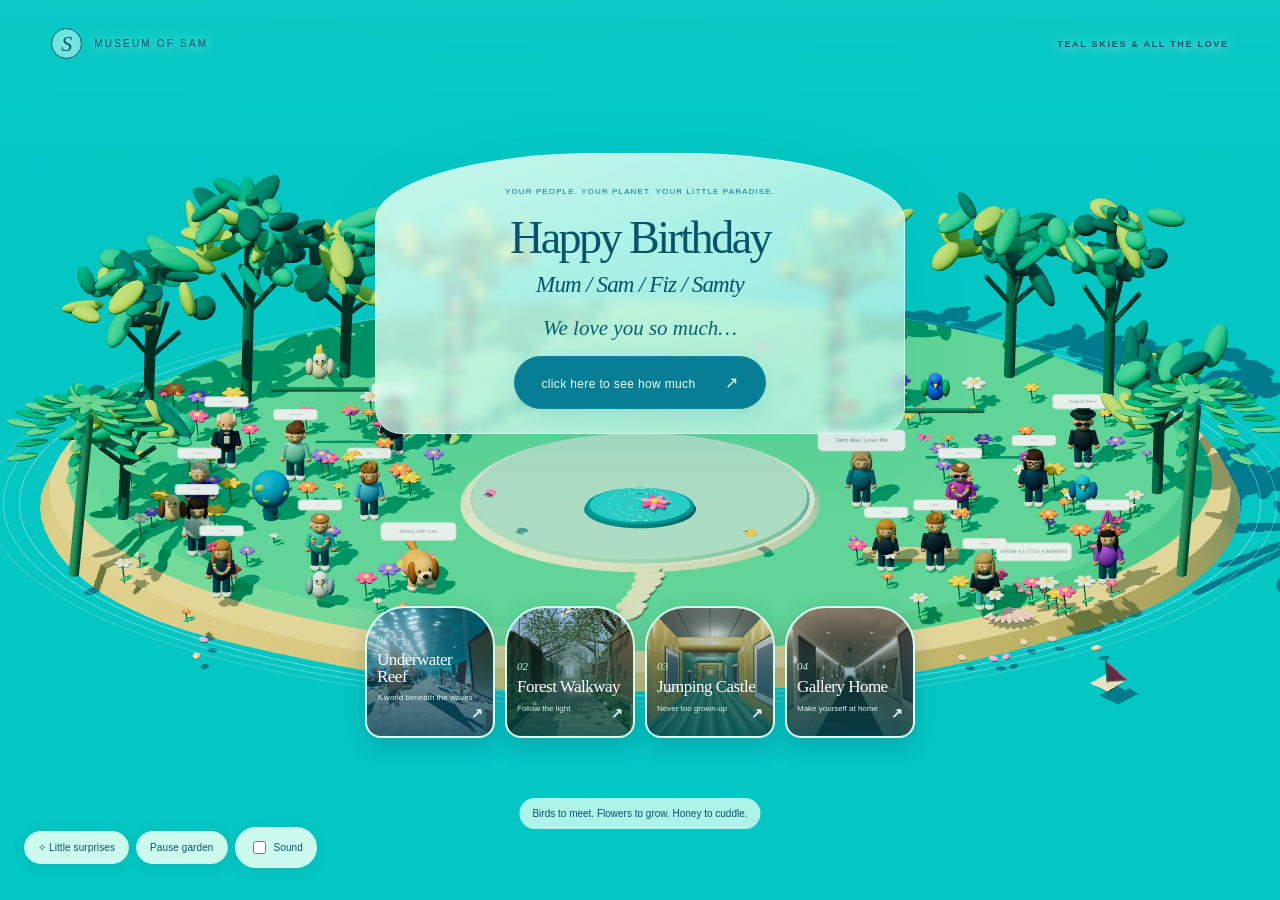
==== web/index.html @ d297ce18 "Initial commit: Museum of Sam walkable gallery site Static Three.js game (web/) + glTF exports (expo" ====
<!doctype html>
<html lang="en">
<head>
<script id="birthday-entry-route">
// Birthday entry only; explicit experience/review links retain their routes.
if (!new URLSearchParams(location.search).has('scene') && !new URLSearchParams(location.search).has('review')) {
  location.replace('./home.html' + location.search + location.hash)
}
</script>
<meta charset="utf-8" />
<title>Museum of Sam</title>
<meta name="viewport" content="width=device-width, initial-scale=1, maximum-scale=1, user-scalable=no, viewport-fit=cover" />
<link rel="manifest" href="./manifest.json" />
<meta name="theme-color" content="#05141c" />
<meta name="mobile-web-app-capable" content="yes" />
<meta name="apple-mobile-web-app-capable" content="yes" />
<meta name="apple-mobile-web-app-status-bar-style" content="black-translucent" />
<meta name="apple-mobile-web-app-title" content="Museum of Sam" />
<link rel="apple-touch-icon" href="./icons/apple-touch-icon.png" />
<link rel="icon" href="./icons/icon-192.png" />
<style>
  html, body { margin: 0; height: 100%; background: #05141c; overflow: hidden; font-family: -apple-system, BlinkMacSystemFont, sans-serif; }
  canvas { display: block; }
  #overlay {
    position: fixed; inset: 0; display: flex; flex-direction: column; align-items: center; justify-content: center;
    background: rgba(3, 15, 20, 0.72); color: #eafcff; text-align: center; cursor: pointer; z-index: 10;
  }
  #overlay h1 { font-size: 1.4rem; margin: 0 0 0.5rem; font-weight: 600; letter-spacing: 0.02em; }
  #overlay p { margin: 0.25rem 0; opacity: 0.85; font-size: 0.95rem; }
  #overlay .hint { margin-top: 1.25rem; font-size: 0.8rem; opacity: 0.6; }
  #hud {
    position: fixed; bottom: 14px; left: 50%; transform: translateX(-50%);
    color: #cdeff5; background: rgba(0,0,0,0.45); padding: 6px 14px; border-radius: 999px;
    font-size: 0.72rem; letter-spacing: 0.02em; pointer-events: none; z-index: 5; opacity: 0;
    transition: opacity 0.4s;
  }
  #hud.show { opacity: 1; }
  #egg-hud {
    position: fixed; top: 14px; left: 50%; transform: translateX(-50%);
    color: #fff2c9; background: rgba(0,0,0,0.45); padding: 6px 14px; border-radius: 999px;
    font-size: 0.78rem; letter-spacing: 0.02em; pointer-events: none; z-index: 5; opacity: 0;
    transition: opacity 0.4s;
  }
  #egg-hud.show { opacity: 1; }
  #egg-toast {
    position: fixed; top: 56px; left: 50%; transform: translateX(-50%) translateY(-6px);
    color: #fff8e6; background: rgba(20,14,0,0.78); padding: 8px 16px; border-radius: 10px;
    font-size: 0.8rem; letter-spacing: 0.01em; pointer-events: none; z-index: 5; opacity: 0;
    transition: opacity 0.3s, transform 0.3s; white-space: nowrap;
  }
  #egg-toast.show { opacity: 1; transform: translateX(-50%) translateY(0); }
  #crosshair {
    position: fixed; top: 50%; left: 50%; width: 6px; height: 6px; margin: -3px 0 0 -3px;
    border-radius: 50%; background: rgba(255,255,255,0.7); z-index: 5; display: none;
    transition: width 0.12s, height 0.12s, margin 0.12s, background 0.12s, box-shadow 0.12s;
  }
  #crosshair.hotspot {
    width: 16px; height: 16px; margin: -8px 0 0 -8px; background: transparent;
    border: 2px solid #ffe18c; box-shadow: 0 0 10px 2px rgba(255,225,140,0.75);
    animation: crosshair-pulse 1s ease-in-out infinite;
  }
  @keyframes crosshair-pulse {
    0%, 100% { transform: scale(1); opacity: 1; }
    50% { transform: scale(1.22); opacity: 0.75; }
  }
  #hotspot-hint {
    position: fixed; top: calc(50% + 20px); left: 50%; transform: translateX(-50%) translateY(-4px);
    color: #ffe9b0; background: rgba(20,14,0,0.7); padding: 3px 11px; border-radius: 8px;
    font-size: 0.72rem; letter-spacing: 0.01em; pointer-events: none; z-index: 5; opacity: 0;
    transition: opacity 0.15s, transform 0.15s; white-space: nowrap;
  }
  #hotspot-hint.show { opacity: 1; transform: translateX(-50%) translateY(0); }
  #loading {
    position: fixed; inset: 0; display: flex; align-items: center; justify-content: center;
    background: #05141c; color: #7fe3ff; font-size: 0.9rem; z-index: 20; flex-direction: column; gap: 12px;
  }
  .spinner { width: 28px; height: 28px; border: 3px solid rgba(127,227,255,0.25); border-top-color: #7fe3ff; border-radius: 50%; animation: spin 0.9s linear infinite; }
  @keyframes spin { to { transform: rotate(360deg); } }
  #credits-toggle {
    position: fixed; bottom: 14px; right: 14px; z-index: 6;
    color: #cdeff5; background: rgba(0,0,0,0.35); border: none; border-radius: 999px;
    width: 26px; height: 26px; font-size: 0.85rem; cursor: pointer; opacity: 0.55;
    transition: opacity 0.2s;
  }
  #credits-toggle:hover { opacity: 1; }
  #credits-panel {
    position: fixed; bottom: 48px; right: 14px; z-index: 6; display: none;
    background: rgba(0,0,0,0.72); color: #cdeff5; padding: 10px 14px; border-radius: 10px;
    font-size: 0.7rem; line-height: 1.5; max-width: 260px;
  }
  #credits-panel.show { display: block; }
  #credits-panel a { color: #7fe3ff; }
  #scene-nav {
    position: fixed; bottom: 14px; left: 14px; z-index: 11;
    display: flex; gap: 6px; background: rgba(0,0,0,0.45); padding: 6px;
    border-radius: 14px; backdrop-filter: blur(4px);
  }
  #scene-nav button {
    all: unset; box-sizing: border-box; cursor: pointer; width: 46px; height: 46px;
    border-radius: 10px; display: flex; flex-direction: column; align-items: center; justify-content: center;
    gap: 1px; background: rgba(255,255,255,0.06); border: 1px solid rgba(255,255,255,0.12);
    transition: background 0.15s, border-color 0.15s, transform 0.15s;
  }
  #scene-nav button:hover { background: rgba(255,255,255,0.16); transform: translateY(-2px); }
  #scene-nav button.active { background: rgba(127,227,255,0.22); border-color: #7fe3ff; }
  #scene-nav button .icon { font-size: 1.15rem; line-height: 1; }
  #scene-nav button .label {
    font-size: 0.42rem; color: #cdeff5; letter-spacing: 0.02em; text-transform: uppercase;
    opacity: 0.85; text-align: center; line-height: 1.1;
  }
  #mobile-controls {
    position: fixed; bottom: 18px; right: 18px; z-index: 11;
    display: none; flex-direction: column; gap: 10px;
    touch-action: none; -webkit-user-select: none; user-select: none;
  }
  #mobile-controls.show { display: flex; }
  #mobile-controls .move-btn {
    all: unset; box-sizing: border-box; width: 64px; height: 64px; border-radius: 50%;
    background: rgba(0,0,0,0.4); border: 1px solid rgba(127,227,255,0.35);
    color: #cdeff5; font-size: 1.5rem; display: flex; align-items: center; justify-content: center;
    cursor: pointer; -webkit-tap-highlight-color: transparent;
  }
  #mobile-controls .move-btn.active {
    background: rgba(127,227,255,0.3); border-color: #7fe3ff;
  }
  #mobile-controls .jump-btn { border-color: rgba(255,225,140,0.5); display: none; }
  #mobile-controls .jump-btn.active { background: rgba(255,225,140,0.3); border-color: #ffe18c; }
  #mobile-controls.jumping-castle .jump-btn { display: flex; }
  /* On touch devices the movement pad occupies bottom-right, so the credits
     info toggle moves up top-right instead of overlapping it. */
  body.is-touch #credits-toggle { top: 14px; right: 14px; bottom: auto; }
  body.is-touch #credits-panel { top: 48px; right: 14px; bottom: auto; }
</style>
</head>
<body>
<a href="./home.html?home=portals" aria-label="Return to the birthday room and four portals" style="position:fixed;top:max(14px,env(safe-area-inset-top));left:14px;z-index:12;padding:9px 13px;border:1px solid #ffffff35;border-radius:24px;background:#08151bcc;color:#fff4df;font:12px Arial,sans-serif;text-decoration:none">⌂ Home</a>

<div id="loading"><div class="spinner"></div><div id="loading-text">Loading hallway…</div></div>
<div id="overlay" style="display:none">
  <h1 id="overlay-title">Museum of Sam</h1>
  <p id="overlay-cta">Click to walk in</p>
  <p class="hint desktop-hint">WASD / arrows to move · mouse to look · Esc to release cursor · C to toggle collision mesh</p>
  <p class="hint touch-hint" style="display:none">Tilt your phone to look around · use the arrows bottom-right to walk</p>
  <p class="hint" id="nav-hint">Number keys 1–4 or the tiles bottom-left jump straight to any wing</p>
</div>
<div id="crosshair"></div>
<div id="hotspot-hint"></div>
<div id="hud"></div>
<div id="egg-hud"></div>
<div id="egg-toast"></div>
<button id="credits-toggle" title="Asset credits">ⓘ</button>
<div id="credits-panel"></div>
<nav id="scene-nav"></nav>
<div id="mobile-controls">
  <button id="btn-jump" class="move-btn jump-btn" aria-label="Jump">🦘</button>
  <button id="btn-forward" class="move-btn" aria-label="Move forward">▲</button>
  <button id="btn-back" class="move-btn" aria-label="Move backward">▼</button>
</div>

<script type="importmap">
{
  "imports": {
    "three": "./vendor/three/build/three.module.js",
    "three/addons/": "./vendor/three/examples/jsm/"
  }
}
</script>

<script type="module">
import * as THREE from 'three'
import { RoomEnvironment } from 'three/addons/environments/RoomEnvironment.js'
import { createForestSky } from './forest-sky.js?v=20260911-2'
import { PointerLockControls } from 'three/addons/controls/PointerLockControls.js'
import { GLTFLoader } from 'three/addons/loaders/GLTFLoader.js'
import { EffectComposer } from 'three/addons/postprocessing/EffectComposer.js'
import { RenderPass } from 'three/addons/postprocessing/RenderPass.js'
import { UnrealBloomPass } from 'three/addons/postprocessing/UnrealBloomPass.js'
import { ShaderPass } from 'three/addons/postprocessing/ShaderPass.js'
import { OutputPass } from 'three/addons/postprocessing/OutputPass.js'
import { CHARACTERS, birthdayName, HONEY_FILE } from './garden-characters.mjs?v=1'

// ─────────────────────────────────────────────────────────────────────────
// Tunables — per-theme. Every 5 scenes shares this one loader (Phase 5/7);
// picking a theme only swaps this THEME object, nothing else in the file.
// ─────────────────────────────────────────────────────────────────────────
const reviewParams = new URLSearchParams(location.search)
const reviewMode = reviewParams.get('review') === '1'
const SCENE_ORDER = ['reef', 'forest', 'jumping_castle', 'gallery_home']
const sceneId = SCENE_ORDER.includes(reviewParams.get('scene')) ? reviewParams.get('scene') : 'reef'
const EYE_HEIGHT = 1.6
const MOVE_SPEED = 3.2          // units/sec
const FALLBACK_GROUND_Y = 0
const COLLISION_RADIUS = 0.35   // how close the player can get to a collider
// Jumping — jumping_castle only (see tryJump()). Sized to feel like a real
// hop on an inflatable floor, not a superhero leap: ~0.5m peak height, a
// little forward drift while airborne, and a couple of decaying settle
// bounces on landing rather than stopping dead.
const JUMP_HEIGHT = 0.5           // meters, peak height above the floor
const JUMP_GRAVITY = -20          // m/s^2, slightly stronger than real gravity for a snappy arc
const JUMP_VELOCITY = Math.sqrt(2 * -JUMP_GRAVITY * JUMP_HEIGHT)
const JUMP_FORWARD_BOOST = 1.5    // m/s of extra forward drift on takeoff, decays fast
const JUMP_FORWARD_DECAY = 0.001  // per-second multiplier applied via Math.pow(., dt)
const JUMP_BOUNCE_DAMPING = 0.4   // fraction of impact speed kept on each settle bounce
const JUMP_MIN_BOUNCE_VELOCITY = 0.6  // below this, the bounce is considered settled
const JUMP_REJUMP_THRESHOLD = 0.05    // must be back this close to the floor to jump again
const PARTICLE_COUNT = 220
const PARTICLE_FIELD_RADIUS = 12  // z-distance ahead/behind camera the drifting particulates span

const THEMES = {
  reef: {
    title: 'Museum of Sam — Underwater Reef',
    shortLabel: 'Underwater Reef',
    navIcon: '🌊',
    sceneUrl: '../exports/underwater_reef.glb?v=20260911-reef4',
    // Bright, sunlit shallow-water look (see Museum-locations reference) —
    // not a deep-ocean-at-night mood. Was 0x0a2530/0.045, which read as a
    // near-black background with everything past a few meters swallowed by fog.
    fogColor: 0x348f9f,
    fogDensity: 0.023,       // low enough that the far end of the 60m corridor stays visible — "crystal clear water"
    colliderPrefixes: [/^Post_/, /^Rock_/],
    lightIntensities: { Sun: 3.2, Fill: 1.4, fallbackDivisor: 700 },
    hemisphere: { sky: 0x9fdfff, ground: 0x8a6a3f, intensity: 0.5 },
    gradeTint: 0x8fd6e8, gradeTintStrength: 0.12, gradeVignette: 0.28,
    bloom: { strength: 0.25, radius: 0.5, threshold: 2.0 },
    particleColor: 0xcdeff5, particleOpacity: 0.5,
    shaftColor: 0xdff5ff, shaftOpacity: 0.07,
    creditsLabel: 'Coral models (CC-BY):',
    // CC-BY coral models from Sketchfab, dense-scattered along both walls
    // (Phase 2 revision, see TODO.md) — attribution required by license.
    credits: [
      { title: 'Coral Reef 3 L', author: 'stefanorivera', url: 'https://sketchfab.com/3d-models/cb1f7998ca5f452cb8a29ed4162d7a32' },
      { title: 'Coral reef', author: 'ilay-sh-r', url: 'https://sketchfab.com/3d-models/103b64ddab724c11a25ac1b80b6a073d' },
      { title: 'Coral reef.1', author: 'Sefaros', url: 'https://sketchfab.com/3d-models/4641a13a0ffb42859f8b6d914951a5fd' },
    ],
  },
  forest: {
    title: 'Museum of Sam — Forest Walkway',
    shortLabel: 'Forest Walkway',
    navIcon: '🌲',
    sceneUrl: '../exports/forest_walkway.glb?v=20260911-forest3',
    // Dappled canopy-green mood (see Museum-locations forest reference) —
    // a lighter, warmer haze than the reef's blue-teal water fog.
    fogColor: 0xc2dbdd,
    fogDensity: 0.013,       // canopy already darkens the far end; keep fog light so frames stay legible
    colliderPrefixes: [],
    walkBounds: { minX: -1.15, maxX: 1.15, minZ: -59.5, maxZ: 0 },
    exposure: 1.35,
    lightIntensities: { Sun: 3.6, Fill: 2.0, fallbackDivisor: 700 },
    hemisphere: { sky: 0xcde7ff, ground: 0x77704e, intensity: 1.65 },
    gradeTint: 0xe1e8c9, gradeTintStrength: 0.025, gradeVignette: 0.15,
    bloom: { strength: 0.18, radius: 0.4, threshold: 2.0 },
    particleColor: 0xf5e6b8, particleOpacity: 0.16,   // dust motes in the sunbeams rather than underwater silt
    shaftColor: 0xfff2c9, shaftOpacity: 0.055,
    creditsLabel: 'Nature assets (CC0, Poly Pizza):',
    credits: [
      { title: 'Fern', author: 'Quaternius', url: 'https://poly.pizza/m/jqcanvH7D6' },
      { title: 'Grass', author: 'Quaternius', url: 'https://poly.pizza/m/iw6l7gqcdQ' },
      { title: 'Vines', author: 'Quaternius', url: 'https://poly.pizza/m/EVS4viM9BL' },
      { title: 'Pothos Vine Large', author: 'Isa Lousberg', url: 'https://poly.pizza/m/HG1d091bLo' },
    ],
  },
  jumping_castle: {
    title: 'Museum of Sam — Jumping Castle',
    shortLabel: 'Jumping Castle',
    navIcon: '🎪',
    sceneUrl: '../exports/jumping_castle.glb?v=20260911-jc4',
    // Giant inflatable yellow/green vinyl tunnel (see Museum-locations art
    // gallery reference — despite the source filename, it's actually a
    // bounce-castle tunnel repurposed as an exhibit space) — warm gold
    // haze from the glossy ribbed walls, not the cool blue/green mood of
    // the other two themes.
    fogColor: 0xc7b99a,
    fogDensity: 0.006,
    colliderPrefixes: [],
    exposure: 1.05,
    walkBounds: { minX: -1.30, maxX: 1.30, minZ: -59.8, maxZ: 0 },
    lightIntensities: { Sun: 1.3, Fill: 0.6, fallbackDivisor: 700 },
    hemisphere: { sky: 0xfff6e1, ground: 0x4c5744, intensity: 0.3 },
    gradeTint: 0xf5d98a, gradeTintStrength: 0.025, gradeVignette: 0.14,
    bloom: { strength: 0.22, radius: 0.4, threshold: 2.0 },
    particleColor: 0xffe8a8, particleOpacity: 0.0,
    shaftColor: 0xffdf9c, shaftOpacity: 0.0,
    creditsLabel: 'All-procedural scene — no external model assets.',
    credits: [],
  },
  gallery_home: {
    title: 'Museum of Sam — Gallery Home',
    shortLabel: 'Gallery Home',
    navIcon: '🏛️',
    sceneUrl: '../exports/gallery_home.glb?v=20260911-gh1',
    // Expensive designer-house hallway (see Museum-locations "beautiful
    // large hallway in an expensive designer house" reference) — clean,
    // bright, warm-neutral interior lit mostly by its own baked-in
    // emissive fixtures (cove strips, recessed downlights, sconces, a
    // hanging pendant), not the moody colored-haze mood of the other 3.
    fogColor: 0xf2e9da,
    fogDensity: 0.008,
    colliderPrefixes: [],   // furniture/wall panels sit close to the mounts, same "no collision yet" precedent as forest/jumping_castle
    exposure: 1.25,
    lightIntensities: { Sun: 3.2, Fill: 2.0, fallbackDivisor: 700 },
    // three.js has no real light bounce, so the ceiling underside (which
    // gets no direct light — the cove/downlight fixtures are baked-emissive
    // meshes that glow themselves but don't illuminate neighbors) reads
    // far darker here than in the Cycles preview render, which does bounce
    // light. HemisphereLight is the cheap fake-GI stand-in already used for
    // the reef/forest shadow-fill problem — pushed harder here since this
    // scene has no other ambient source doing that job.
    hemisphere: { sky: 0xf5ecd9, ground: 0xe8d9bd, intensity: 2.6 },
    gradeTint: 0xfff2d9, gradeTintStrength: 0.04, gradeVignette: 0.15,
    bloom: { strength: 0.16, radius: 0.35, threshold: 2.5 },
    particleColor: 0xfff2d9, particleOpacity: 0.08,
    shaftColor: 0xfff2d9, shaftOpacity: 0.02,
    creditsLabel: 'Floor/wall textures (CC0, PolyHaven):',
    credits: [
      { title: 'Interior Tiles', author: 'PolyHaven', url: 'https://polyhaven.com/a/interior_tiles' },
      { title: 'Granite Tile 03', author: 'PolyHaven', url: 'https://polyhaven.com/a/granite_tile_03' },
      { title: 'Beige Wall 002', author: 'PolyHaven', url: 'https://polyhaven.com/a/beige_wall_002' },
      { title: 'Dirty Carpet', author: 'PolyHaven', url: 'https://polyhaven.com/a/dirty_carpet' },
    ],
  },
}
const THEME = THEMES[sceneId]
const SCENE_URL = THEME.sceneUrl
const FOG_COLOR = THEME.fogColor
const FOG_DENSITY = THEME.fogDensity

// Real artwork is swapped into every Canvas_* mesh (see the glTF export) at
// runtime from a shared pool of photos — see tools/prepare_artwork.py, which
// converts photos-from-chaz/ into web/artwork/chaz/*.jpg plus this manifest.
// Every wing draws its own random, non-repeating subset of the pool on each
// page load (no theme owns specific photos), and frames keep quietly
// reshuffling to a fresh, unused photo every so often while you walk — so
// no two logins, and no two long visits, look quite the same.
const ARTWORK_BASE = './artwork/chaz/'
const ARTWORK_MANIFEST_URL = './artwork/chaz-manifest.json'
const ARTWORK_ROTATE_MIN_MS = 45000
const ARTWORK_ROTATE_MAX_MS = 100000
const ARTWORK_FADE_SECONDS = 0.9
const artworkManifestPromise = fetch(ARTWORK_MANIFEST_URL)
  .then((r) => (r.ok ? r.json() : []))
  .catch(() => [])

// ─────────────────────────────────────────────────────────────────────────

const loadingEl = document.getElementById('loading')
const overlayEl = document.getElementById('overlay')
const crosshairEl = document.getElementById('crosshair')
const hotspotHintEl = document.getElementById('hotspot-hint')
const hudEl = document.getElementById('hud')

document.title = THEME.title
document.getElementById('overlay-title').textContent = THEME.title

// ── Scene nav — bottom-left tiles, always on top, jump to any wing without
// walking back to a start point first. Number keys 1–4 mirror the tiles so
// the same jump works even while Pointer Lock has the cursor hidden (a
// locked page can't hit-test a click against an arbitrary DOM element, but
// keydown still fires normally).
function goToScene(id) {
  if (id === sceneId) return
  if (document.pointerLockElement) document.exitPointerLock()
  const url = new URL(location.href)
  url.searchParams.set('scene', id)
  location.href = `${url.pathname}${url.search}`
}
const sceneNavEl = document.getElementById('scene-nav')
SCENE_ORDER.forEach((id, i) => {
  const t = THEMES[id]
  const btn = document.createElement('button')
  btn.className = id === sceneId ? 'active' : ''
  btn.title = `${t.shortLabel} (${i + 1})`
  btn.innerHTML = `<span class="icon">${t.navIcon}</span><span class="label">${t.shortLabel.split(' ')[0]}</span>`
  btn.addEventListener('click', (e) => { e.stopPropagation(); goToScene(id) })
  sceneNavEl.appendChild(btn)
})
sceneNavEl.addEventListener('click', (e) => e.stopPropagation())
window.addEventListener('keydown', (e) => {
  if (e.ctrlKey || e.metaKey || e.altKey) return
  const n = Number(e.key)
  if (n >= 1 && n <= SCENE_ORDER.length) goToScene(SCENE_ORDER[n - 1])
})

const creditsToggleEl = document.getElementById('credits-toggle')
const creditsPanelEl = document.getElementById('credits-panel')
creditsPanelEl.innerHTML = `<strong>${THEME.creditsLabel}</strong><br>` + THEME.credits.map(
  (c) => `${c.title} — <a href="${c.url}" target="_blank" rel="noopener">${c.author}</a>`
).join('<br>')
creditsToggleEl.addEventListener('click', () => creditsPanelEl.classList.toggle('show'))

const renderer = new THREE.WebGLRenderer({ antialias: true })
renderer.setPixelRatio(Math.min(window.devicePixelRatio, 2))
renderer.setSize(window.innerWidth, window.innerHeight)
renderer.setClearColor(FOG_COLOR)
renderer.toneMapping = THREE.ACESFilmicToneMapping
renderer.toneMappingExposure = THEME.exposure ?? 1.3
renderer.outputColorSpace = THREE.SRGBColorSpace
renderer.shadowMap.enabled = true
renderer.shadowMap.type = THREE.PCFShadowMap
document.body.appendChild(renderer.domElement)

const scene = new THREE.Scene()
scene.background = new THREE.Color(FOG_COLOR)
const forestSky = sceneId === 'forest' ? createForestSky(scene) : null
if (sceneId === 'jumping_castle') {
  const pmrem = new THREE.PMREMGenerator(renderer)
  const room = new RoomEnvironment()
  scene.environment = pmrem.fromScene(room, 0.06).texture
  scene.environmentIntensity = 0.22
  room.dispose()
  pmrem.dispose()
}
// Per-fragment depth fog — cheap, standard technique for underwater haze.
// Not the same mechanism as Blender's world Volume Scatter (see CLAUDE.md),
// which renders fully black in EEVEE Next; this is a three.js render-side
// effect applied after export, deferred here to Phase 6 as planned.
scene.fog = new THREE.FogExp2(FOG_COLOR, FOG_DENSITY)
const camera = new THREE.PerspectiveCamera(70, window.innerWidth / window.innerHeight, 0.05, 200)
camera.rotation.order = 'YXZ'

// ── Post-processing: bloom + underwater color grading/vignette ──────────
const UnderwaterGradeShader = {
  uniforms: {
    tDiffuse: { value: null },
    tint: { value: new THREE.Color(THEME.gradeTint) },
    tintStrength: { value: THEME.gradeTintStrength },
    vignetteStrength: { value: THEME.gradeVignette },
  },
  vertexShader: /* glsl */ `
    varying vec2 vUv;
    void main() {
      vUv = uv;
      gl_Position = projectionMatrix * modelViewMatrix * vec4(position, 1.0);
    }
  `,
  fragmentShader: /* glsl */ `
    uniform sampler2D tDiffuse;
    uniform vec3 tint;
    uniform float tintStrength;
    uniform float vignetteStrength;
    varying vec2 vUv;
    void main() {
      vec4 color = texture2D(tDiffuse, vUv);
      color.rgb = mix(color.rgb, color.rgb * tint, tintStrength);
      float dist = distance(vUv, vec2(0.5));
      float vig = smoothstep(0.35, 0.85, dist);
      color.rgb *= 1.0 - vig * vignetteStrength;
      gl_FragColor = color;
    }
  `,
}

const composer = new EffectComposer(renderer)
composer.addPass(new RenderPass(scene, camera))
const bloomPass = new UnrealBloomPass(
  new THREE.Vector2(window.innerWidth, window.innerHeight),
  THEME.bloom.strength,  // subtle glow on bright highlights, not a full blowout
  THEME.bloom.radius,
  // UnrealBloomPass thresholds against pre-tonemap HDR luminance, not the
  // final 0–1 LDR image — with the bright pale-sand + real coral assets
  // from the reef quality pass, a "0.78" threshold caught almost the whole
  // frame and washed everything into a pervasive white haze. 2.0 restricts
  // bloom to genuine highlights (the light shafts) again.
  THEME.bloom.threshold,
)
composer.addPass(bloomPass)
composer.addPass(new ShaderPass(UnderwaterGradeShader))
composer.addPass(new OutputPass())

// ── Floating particulates ────────────────────────────────────────────────
function makeSoftDiscTexture() {
  const size = 64
  const canvas = document.createElement('canvas')
  canvas.width = canvas.height = size
  const ctx = canvas.getContext('2d')
  const grad = ctx.createRadialGradient(size / 2, size / 2, 0, size / 2, size / 2, size / 2)
  grad.addColorStop(0, 'rgba(255,255,255,0.9)')
  grad.addColorStop(1, 'rgba(255,255,255,0)')
  ctx.fillStyle = grad
  ctx.fillRect(0, 0, size, size)
  const tex = new THREE.CanvasTexture(canvas)
  tex.colorSpace = THREE.SRGBColorSpace
  return tex
}

const particleGeo = new THREE.BufferGeometry()
const particlePositions = new Float32Array(PARTICLE_COUNT * 3)
const particleSpeeds = new Float32Array(PARTICLE_COUNT)
for (let i = 0; i < PARTICLE_COUNT; i++) {
  particlePositions[i * 3 + 0] = (Math.random() - 0.5) * 5.5
  particlePositions[i * 3 + 1] = Math.random() * 2.8 + 0.1
  particlePositions[i * 3 + 2] = (Math.random() - 0.5) * PARTICLE_FIELD_RADIUS * 2
  particleSpeeds[i] = 0.06 + Math.random() * 0.1
}
particleGeo.setAttribute('position', new THREE.BufferAttribute(particlePositions, 3))
const particleMat = new THREE.PointsMaterial({
  size: 0.045,
  map: makeSoftDiscTexture(),
  transparent: true,
  opacity: THEME.particleOpacity,
  depthWrite: false,
  color: THEME.particleColor,
  sizeAttenuation: true,
})
const particles = new THREE.Points(particleGeo, particleMat)
scene.add(particles)

// ── Light shafts ──────────────────────────────────────────────────────────
function makeShaftTexture() {
  const w = 64, h = 256
  const canvas = document.createElement('canvas')
  canvas.width = w
  canvas.height = h
  const ctx = canvas.getContext('2d')
  const grad = ctx.createLinearGradient(0, 0, 0, h)
  grad.addColorStop(0, 'rgba(255,255,255,0.55)')
  grad.addColorStop(1, 'rgba(255,255,255,0)')
  ctx.fillStyle = grad
  ctx.fillRect(0, 0, w, h)
  // destination-in only reads the mask's alpha channel, not its RGB — the
  // stops below must vary alpha (0 at the edges, 1 at the center) or the
  // taper has no effect and the shaft renders as a hard-edged slab.
  const horiz = ctx.createLinearGradient(0, 0, w, 0)
  horiz.addColorStop(0, 'rgba(255,255,255,0)')
  horiz.addColorStop(0.5, 'rgba(255,255,255,1)')
  horiz.addColorStop(1, 'rgba(255,255,255,0)')
  ctx.globalCompositeOperation = 'destination-in'
  ctx.fillStyle = horiz
  ctx.fillRect(0, 0, w, h)
  const tex = new THREE.CanvasTexture(canvas)
  tex.colorSpace = THREE.SRGBColorSpace
  return tex
}
const shaftTexture = makeShaftTexture()
const shaftGroup = new THREE.Group()
const SHAFT_SPACING = 14
const SHAFT_COUNT = 5
for (let i = 0; i < SHAFT_COUNT; i++) {
  const shaftMat = new THREE.MeshBasicMaterial({
    map: shaftTexture,
    transparent: true,
    opacity: THEME.shaftOpacity,
    color: THEME.shaftColor,
    blending: THREE.AdditiveBlending,
    depthWrite: false,
    side: THREE.DoubleSide,
    fog: false, // fog-mixing an additive material shifts it toward the fog's grey-teal instead of staying a clean glow
  })
  const shaft = new THREE.Mesh(new THREE.PlaneGeometry(0.9, 9), shaftMat)
  shaft.position.set((Math.random() - 0.5) * 3.5, 4.0, -i * SHAFT_SPACING - 4)
  shaft.rotation.x = -0.15
  shaft.rotation.y = Math.random() * Math.PI
  shaftGroup.add(shaft)
}
scene.add(shaftGroup)

// ── Easter eggs ───────────────────────────────────────────────────────────
// Shared framework (Phase 8, TODO.md): a small registry of "hotspots" —
// either real scene objects or cheap new procedural props — each wired to
// a trigger (click / walk-near / jump-on) and one of 5 reusable effect
// primitives (squish-pulse, color-cycle, particle-burst, hinge-open,
// spawn-animate-despawn). Per-scene discovery is scored 0/15 and persisted
// to localStorage; nothing beyond that is persisted (fine if it resets —
// see TODO.md Phase 8).
const eggHudEl = document.getElementById('egg-hud')
const eggToastEl = document.getElementById('egg-toast')
const EGG_STORAGE_KEY = `museum-eggs-${sceneId}`
let foundEggs = new Set()
try { foundEggs = new Set(JSON.parse(localStorage.getItem(EGG_STORAGE_KEY) || '[]')) } catch { foundEggs = new Set() }
const hotspots = []
let eggsTotal = 0
const eggAnimations = []

function addEggAnimation(updateFn) { eggAnimations.push(updateFn) }
function updateEggAnimations(dt) {
  for (let i = eggAnimations.length - 1; i >= 0; i--) {
    if (!eggAnimations[i](dt)) eggAnimations.splice(i, 1)
  }
}
function delayedCall(delay, fn) {
  let t = 0
  addEggAnimation((dt) => { t += dt; if (t >= delay) { fn(); return false } return true })
}

function registerHotspot(def) {
  hotspots.push({ radius: 1.8, cooldown: 1.6, maxDistance: 4.5, aimAngle: 0.12, lastTriggered: -999, ...def })
  eggsTotal++
}

function updateEggHud() {
  eggHudEl.textContent = `🥚 ${foundEggs.size}/${eggsTotal}`
  eggHudEl.classList.add('show')
}
let eggToastTimer = null
function showEggToast(label, alreadyFound = false) {
  eggToastEl.textContent = alreadyFound
    ? `👀 ${label} — already located`
    : `✨ Found: ${label} (${foundEggs.size}/${eggsTotal})`
  eggToastEl.classList.add('show')
  clearTimeout(eggToastTimer)
  eggToastTimer = setTimeout(() => eggToastEl.classList.remove('show'), 2600)
}
// One consistent "you found something" signal on top of whatever the
// individual egg's own effect does — a small multi-colored confetti puff
// right in front of the player, so every discovery (regardless of world or
// effect type) reads unmistakably as "you found an egg" the same way.
function spawnConfettiCelebration() {
  const forward = new THREE.Vector3(); camera.getWorldDirection(forward)
  const origin = camera.position.clone().add(forward.multiplyScalar(1.0)).add(new THREE.Vector3(0, 0.15, 0))
  const confettiColors = [0xff5e5e, 0xffd75e, 0x5ee6ff, 0x8fff6e, 0xff8fd0, 0xb08fff]
  confettiColors.forEach((color, i) => delayedCall(i * 0.025, () => particleBurst(origin.clone(), {
    color, count: 7, spread: 0.45, speed: 1.5, gravity: -1.6, duration: 1.1, size: 0.045,
  })))
}
function markFound(id, label) {
  if (foundEggs.has(id)) { showEggToast(label, true); return }
  foundEggs.add(id)
  try { localStorage.setItem(EGG_STORAGE_KEY, JSON.stringify([...foundEggs])) } catch {}
  updateEggHud()
  showEggToast(label)
  spawnConfettiCelebration()
}

// Click hotspots use an "aim cone" test (angle from camera-forward, within
// range) rather than exact mesh raycasting — far more forgiving for small/
// thin decorative props and skinned fish than a triangle-precise raycast.
// Shared by the actual click dispatch (respects cooldown, so a just-fired
// egg doesn't re-trigger while its own effect is still playing) and the
// per-frame hover hint below (ignores cooldown — the object is still an
// egg worth calling out even mid-cooldown).
function findAimedClickHotspot(respectCooldown) {
  const camDir = new THREE.Vector3(); camera.getWorldDirection(camDir)
  const now = performance.now() / 1000
  let best = null, bestAngle = Infinity
  for (const h of hotspots) {
    if (h.trigger !== 'click') continue
    if (respectCooldown && now - h.lastTriggered < h.cooldown) continue
    const pos = h.getWorldPos(); if (!pos) continue
    const toTarget = pos.clone().sub(camera.position)
    const dist = toTarget.length()
    if (dist > h.maxDistance) continue
    toTarget.normalize()
    const angle = camDir.angleTo(toTarget)
    if (angle > h.aimAngle) continue
    if (angle < bestAngle) { bestAngle = angle; best = h }
  }
  return best
}
function tryClickHotspot() {
  if (!hallwayReady) return
  const best = findAimedClickHotspot(true)
  if (best) {
    best.lastTriggered = performance.now() / 1000
    best.run(best)
    markFound(best.id, best.name)
  }
}
// Per-frame "is the crosshair currently over an egg" indicator — a lit,
// pulsing crosshair plus a name hint, so aiming around visibly tells you
// something's interactive before you commit to a click (walk/jump-trigger
// eggs have no equivalent since those fire automatically by proximity).
let hoveredHotspot = null
function updateHotspotHoverHint() {
  if (!hallwayReady || !(controls.isLocked || mobileActive)) {
    if (hoveredHotspot) { hoveredHotspot = null; crosshairEl.classList.remove('hotspot'); hotspotHintEl.classList.remove('show') }
    return
  }
  const best = findAimedClickHotspot(false)
  if (best === hoveredHotspot) return
  hoveredHotspot = best
  if (best) {
    crosshairEl.classList.add('hotspot')
    hotspotHintEl.textContent = foundEggs.has(best.id) ? `👀 ${best.name} (found)` : `🥚 Click to open`
    hotspotHintEl.classList.add('show')
  } else {
    crosshairEl.classList.remove('hotspot')
    hotspotHintEl.classList.remove('show')
  }
}
function updateProximityHotspots() {
  if (!hallwayReady) return
  const now = performance.now() / 1000
  for (const h of hotspots) {
    if (h.trigger !== 'walk') continue
    if (now - h.lastTriggered < h.cooldown) continue
    const pos = h.getWorldPos(); if (!pos) continue
    const dx = camera.position.x - pos.x, dz = camera.position.z - pos.z
    if (dx * dx + dz * dz < h.radius * h.radius) {
      h.lastTriggered = now
      h.run(h)
      markFound(h.id, h.name)
    }
  }
}
// Fired from the jump-landing physics in tick() — inert for every scene
// except jumping_castle, which is the only one that ever sets `jumping`.
function onJumpLanding() {
  if (!hallwayReady) return
  const now = performance.now() / 1000
  for (const h of hotspots) {
    if (h.trigger !== 'jump') continue
    if (now - h.lastTriggered < h.cooldown) continue
    const pos = h.getWorldPos(); if (!pos) continue
    const dx = camera.position.x - pos.x, dz = camera.position.z - pos.z
    if (dx * dx + dz * dz < h.radius * h.radius) {
      h.lastTriggered = now
      h.run(h)
      markFound(h.id, h.name)
    }
  }
}

// ── Effect primitive 1: squish-pulse — scale up/down on a spring-ish tween.
function squishPulse(mesh, opts = {}) {
  const { peak = 1.35, duration = 0.5 } = opts
  const baseScale = mesh.userData.__eggBaseScale || mesh.scale.clone()
  mesh.userData.__eggBaseScale = baseScale
  let elapsed = 0
  addEggAnimation((dt) => {
    elapsed += dt
    const t = elapsed / duration
    if (t >= 1) { mesh.scale.copy(baseScale); return false }
    const s = 1 + Math.sin(Math.min(1, t) * Math.PI) * (peak - 1)
    mesh.scale.set(baseScale.x * s, baseScale.y * s, baseScale.z * s)
    return true
  })
}

// ── Effect primitive: particle-burst — one-shot spawned sprite burst.
function particleBurst(position, opts = {}) {
  const {
    color = 0xffffff, count = 20, spread = 0.5, speed = 1.0, size = 0.05,
    duration = 1.2, gravity = -0.4,
  } = opts
  const positions = new Float32Array(count * 3)
  const velocities = []
  for (let i = 0; i < count; i++) {
    positions[i * 3 + 0] = position.x + (Math.random() - 0.5) * spread
    positions[i * 3 + 1] = position.y + (Math.random() - 0.5) * spread
    positions[i * 3 + 2] = position.z + (Math.random() - 0.5) * spread
    const theta = Math.random() * Math.PI * 2
    const phi = Math.random() * Math.PI
    velocities.push(new THREE.Vector3(
      Math.sin(phi) * Math.cos(theta),
      Math.abs(Math.cos(phi)) + 0.3,
      Math.sin(phi) * Math.sin(theta),
    ).multiplyScalar(speed * (0.4 + Math.random() * 0.6)))
  }
  const geo = new THREE.BufferGeometry()
  geo.setAttribute('position', new THREE.BufferAttribute(positions, 3))
  const mat = new THREE.PointsMaterial({
    size, map: burstSpriteTexture, transparent: true, depthWrite: false,
    color, sizeAttenuation: true, opacity: 1,
  })
  const points = new THREE.Points(geo, mat)
  scene.add(points)
  let elapsed = 0
  addEggAnimation((dt) => {
    elapsed += dt
    const arr = geo.attributes.position.array
    for (let i = 0; i < count; i++) {
      velocities[i].y += gravity * dt
      arr[i * 3 + 0] += velocities[i].x * dt
      arr[i * 3 + 1] += velocities[i].y * dt
      arr[i * 3 + 2] += velocities[i].z * dt
    }
    geo.attributes.position.needsUpdate = true
    mat.opacity = Math.max(0, 1 - elapsed / duration)
    if (elapsed >= duration) {
      scene.remove(points)
      geo.dispose(); mat.dispose()
      return false
    }
    return true
  })
}
const burstSpriteTexture = makeSoftDiscTexture() // reuses the particulates' soft-disc texture generator, defined above

// ── Easter-egg-hunt system (2026-09-11 redesign) ─────────────────────────
// Every hotspot is now a literal, obviously-clickable chocolate-egg prop
// (not a disguised real scene object) at the same location the earlier
// per-egg-effect design used. Opening one always does the same three
// things — lid pops open, a character from the birthday cast climbs out
// with a "<Name> found!" label, and (via markFound(), unchanged) a
// confetti burst + toast confirm the find — so discovery reads the same
// way everywhere, and the "find" is a specific character, not an
// arbitrary effect. Locations/triggers/ids are unchanged from the
// original per-world design (see the world sections below); only what a
// hotspot looks like and does on trigger changed.

// Reuses the same birthday-cast data the homepage's living garden
// (living-home.js/garden-people.js) draws from, so the roster matches
// exactly — 16 people + Honey the dog. The garden has no exported bird
// list (they're inlined in living-home.js), so the 5 species are
// restated here with the same names/colors.
function pickAccessory(d) {
  if (d.hat) return { type: 'hat', color: 0x223e43 }
  if (d.crown) return { type: 'crown' }
  if (d.hood) return { type: 'hood', color: d.pants || 0xb8d6d5 }
  if (d.sunglasses) return { type: 'glasses', color: d.sunglasses }
  if (d.glasses || d.topGlasses) return { type: 'glasses', color: 0x282d41 }
  if (d.beard || d.moustache) return { type: 'beard', color: d.hair }
  if (d.bow) return { type: 'bow', color: 0x162e3f }
  if (d.lei) return { type: 'lei' }
  if (d.necklace) return { type: 'necklace' }
  if (d.flower) return { type: 'flower', color: d.flower }
  return null
}
const POPUP_CHARACTERS = [
  ...CHARACTERS.map((d) => ({ kind: 'person', name: birthdayName(d.file), hair: d.hair, shirt: d.shirt, accessory: pickAccessory(d) })),
  { kind: 'dog', name: birthdayName(HONEY_FILE) },
  { kind: 'bird', name: 'Cockatoo', body: 0xfffde6, wing: 0xf2ead0, crest: true },
  { kind: 'bird', name: 'Rainbow Lorikeet', body: 0x3d82ef, wing: 0x17b981 },
  { kind: 'bird', name: 'Kookaburra', body: 0xf7dfb4, wing: 0x805b40 },
  { kind: 'bird', name: 'Kingfisher', body: 0x16bfe0, wing: 0x087eaa },
  { kind: 'bird', name: 'Seagull', body: 0xf7ffff, wing: 0x9ebec6 },
] // 22 characters total — 60 eggs cycle through this with a per-world offset

function buildBird(bodyColor = 0x3a2f28, wingColor = 0x5a4a3a, crest = false) {
  const group = new THREE.Group()
  const bodyMat = new THREE.MeshStandardMaterial({ color: bodyColor, roughness: 0.7 })
  const wingMat = new THREE.MeshStandardMaterial({ color: wingColor, roughness: 0.7, side: THREE.DoubleSide })
  const body = new THREE.Mesh(new THREE.SphereGeometry(0.05, 8, 6), bodyMat)
  body.scale.set(1.3, 0.9, 1)
  group.add(body)
  const wings = []
  for (const side of [-1, 1]) {
    const wing = new THREE.Mesh(new THREE.PlaneGeometry(0.09, 0.04), wingMat)
    wing.position.set(side * 0.05, 0, 0)
    wing.rotation.y = side * 0.3
    group.add(wing)
    wings.push(wing)
  }
  if (crest) {
    const crestMat = new THREE.MeshStandardMaterial({ color: 0xffe568 })
    for (let i = 0; i < 3; i++) {
      const c = new THREE.Mesh(new THREE.SphereGeometry(0.012, 6, 5), crestMat)
      c.position.set((i - 1) * 0.012, 0.075 + i * 0.01, -0.01)
      group.add(c)
    }
  }
  const beak = new THREE.Mesh(new THREE.ConeGeometry(0.018, 0.045, 6), new THREE.MeshStandardMaterial({ color: 0xffc766 }))
  beak.rotation.x = Math.PI / 2
  beak.position.set(0, 0.02, 0.065)
  group.add(beak)
  group.userData.wings = wings
  return group
}
function buildDogFigure() {
  const group = new THREE.Group()
  const furMat = new THREE.MeshStandardMaterial({ color: 0xe7b775, roughness: 0.8 })
  const earMat = new THREE.MeshStandardMaterial({ color: 0xad753f, roughness: 0.8 })
  const body = new THREE.Mesh(new THREE.SphereGeometry(0.11, 10, 8), furMat)
  body.scale.set(1, 0.85, 1.3)
  body.position.y = 0.13
  group.add(body)
  const head = new THREE.Mesh(new THREE.SphereGeometry(0.08, 10, 8), furMat)
  head.position.set(0, 0.24, 0.14)
  group.add(head)
  for (const s of [-1, 1]) {
    const ear = new THREE.Mesh(new THREE.SphereGeometry(0.032, 8, 6), earMat)
    ear.scale.set(0.7, 1.7, 0.5)
    ear.position.set(s * 0.075, 0.24, 0.1)
    group.add(ear)
  }
  const snout = new THREE.Mesh(new THREE.SphereGeometry(0.035, 8, 6), new THREE.MeshStandardMaterial({ color: 0xfff0d6 }))
  snout.position.set(0, 0.2, 0.21)
  group.add(snout)
  const nose = new THREE.Mesh(new THREE.SphereGeometry(0.012, 6, 5), new THREE.MeshStandardMaterial({ color: 0x342b2e }))
  nose.position.set(0, 0.2, 0.245)
  group.add(nose)
  const tail = new THREE.Mesh(new THREE.SphereGeometry(0.035, 8, 6), furMat)
  tail.scale.set(0.6, 0.6, 1.6)
  tail.position.set(0, 0.18, -0.19)
  group.add(tail)
  group.userData.tail = tail
  return group
}
// A simplified "toy figure" stand-in for the full detailed rig the
// homepage garden uses — same hair/shirt colors and one representative
// accessory so it's recognizably the same character, but cheap enough to
// build fresh on every egg-open without hurting frame rate.
function buildPersonFigure(c) {
  const group = new THREE.Group()
  const skinMat = new THREE.MeshStandardMaterial({ color: 0xeac49f, roughness: 0.6 })
  const shirtMat = new THREE.MeshStandardMaterial({ color: c.shirt, roughness: 0.6 })
  const hairMat = new THREE.MeshStandardMaterial({ color: c.hair, roughness: 0.75 })
  const body = new THREE.Mesh(new THREE.CylinderGeometry(0.085, 0.105, 0.2, 10), shirtMat)
  body.position.y = 0.13
  group.add(body)
  const head = new THREE.Mesh(new THREE.SphereGeometry(0.085, 12, 10), skinMat)
  head.position.y = 0.3
  group.add(head)
  const hairCap = new THREE.Mesh(new THREE.SphereGeometry(0.088, 12, 10, 0, Math.PI * 2, 0, Math.PI * 0.5), hairMat)
  hairCap.position.y = 0.318
  group.add(hairCap)
  for (const s of [-1, 1]) {
    const eye = new THREE.Mesh(new THREE.SphereGeometry(0.009, 6, 5), new THREE.MeshStandardMaterial({ color: 0x1c2b33 }))
    eye.position.set(s * 0.03, 0.305, 0.078)
    group.add(eye)
  }
  const acc = c.accessory
  if (acc?.type === 'hat') {
    const hatMat = new THREE.MeshStandardMaterial({ color: acc.color })
    const brim = new THREE.Mesh(new THREE.CylinderGeometry(0.1, 0.1, 0.015, 10), hatMat)
    brim.position.y = 0.365
    const crown = new THREE.Mesh(new THREE.CylinderGeometry(0.06, 0.07, 0.07, 10), hatMat)
    crown.position.y = 0.41
    group.add(brim, crown)
  } else if (acc?.type === 'crown') {
    const gemColors = [0x40b9eb, 0xff68ad, 0xffe34f, 0x9669d3, 0xff857c]
    for (let i = 0; i < 5; i++) {
      const a = (i / 5) * Math.PI * 2
      const gem = new THREE.Mesh(new THREE.SphereGeometry(0.015, 6, 5), new THREE.MeshStandardMaterial({ color: gemColors[i] }))
      gem.position.set(Math.cos(a) * 0.075, 0.375, Math.sin(a) * 0.075)
      group.add(gem)
    }
  } else if (acc?.type === 'hood') {
    const hood = new THREE.Mesh(new THREE.TorusGeometry(0.09, 0.022, 6, 12, Math.PI), new THREE.MeshStandardMaterial({ color: acc.color }))
    hood.position.set(0, 0.22, -0.01)
    hood.rotation.x = Math.PI / 2
    group.add(hood)
  } else if (acc?.type === 'glasses') {
    const bar = new THREE.Mesh(new THREE.BoxGeometry(0.11, 0.012, 0.012), new THREE.MeshStandardMaterial({ color: acc.color }))
    bar.position.set(0, 0.3, 0.08)
    group.add(bar)
  } else if (acc?.type === 'beard') {
    const beard = new THREE.Mesh(new THREE.SphereGeometry(0.045, 8, 6), new THREE.MeshStandardMaterial({ color: acc.color }))
    beard.position.set(0, 0.255, 0.055)
    beard.scale.set(1, 0.8, 0.8)
    group.add(beard)
  } else if (acc?.type === 'bow') {
    const bow = new THREE.Mesh(new THREE.BoxGeometry(0.045, 0.028, 0.014), new THREE.MeshStandardMaterial({ color: acc.color }))
    bow.position.set(0, 0.225, 0.08)
    group.add(bow)
  } else if (acc?.type === 'lei' || acc?.type === 'necklace') {
    const petalColors = acc.type === 'lei' ? [0xed6eaf, 0xffe160, 0xa7dd6e, 0x71cde8] : [0x54c7e2]
    for (let i = 0; i < 8; i++) {
      const a = (i / 8) * Math.PI * 2
      const petal = new THREE.Mesh(new THREE.SphereGeometry(0.013, 6, 5), new THREE.MeshStandardMaterial({ color: petalColors[i % petalColors.length] }))
      petal.position.set(Math.cos(a) * 0.085, 0.19 - Math.sin(a) * 0.015, Math.sin(a) * 0.03 + 0.06)
      group.add(petal)
    }
  } else if (acc?.type === 'flower') {
    const flower = new THREE.Mesh(new THREE.SphereGeometry(0.02, 8, 6), new THREE.MeshStandardMaterial({ color: acc.color }))
    flower.position.set(-0.075, 0.335, 0.04)
    group.add(flower)
  }
  return group
}
function buildFigureFor(character) {
  if (character.kind === 'dog') return buildDogFigure()
  if (character.kind === 'bird') return buildBird(character.body, character.wing, character.crest)
  return buildPersonFigure(character)
}

// A floating "<Name> found!" label, canvas-texture sprite (same technique
// as the garden's textSign(), simplified).
function makeEggLabelSprite(text) {
  const canvas = document.createElement('canvas')
  canvas.width = 320; canvas.height = 80
  const ctx = canvas.getContext('2d')
  ctx.fillStyle = 'rgba(20,14,0,0.78)'
  ctx.beginPath(); ctx.roundRect(2, 2, 316, 76, 20); ctx.fill()
  ctx.fillStyle = '#fff8e6'
  ctx.font = '700 30px Arial'
  ctx.textAlign = 'center'; ctx.textBaseline = 'middle'
  ctx.fillText(text, 160, 40)
  const tex = new THREE.CanvasTexture(canvas)
  tex.colorSpace = THREE.SRGBColorSpace
  const sprite = new THREE.Sprite(new THREE.SpriteMaterial({ map: tex, transparent: true, depthTest: false }))
  const baseScale = [0.5, 0.125]
  sprite.scale.set(...baseScale, 1)
  sprite.userData.baseScale = baseScale
  return sprite
}

// A literal two-piece chocolate-egg shell — an upper and lower dome split
// at the equator (the group's local origin), with a ring of polka-dot
// decoration for variety between eggs. `radius`/`scaleY` are exposed via
// userData so openEasterEgg() can compute the lid-lift/label offsets.
const EGG_RADIUS = 0.16
const EGG_SCALE_Y = 1.3
const EGG_REST_Y = EGG_RADIUS * EGG_SCALE_Y // vertical offset so the shell's bottom tip sits on the ground
const EGG_COLOR_PAIRS = [
  [0xff8fa8, 0xfff3d9], [0x8fd9ff, 0xfff8c9], [0xb08fff, 0xd9fff0],
  [0xffd75e, 0xff8fd0], [0x8fff9c, 0xfff0b0], [0xffb26b, 0x9ce8ff],
  [0xff6f61, 0xffe9a0], [0x6fe6c8, 0xffd1e8],
]
function buildEasterEgg(colorTop, colorBottom) {
  const group = new THREE.Group()
  const matTop = new THREE.MeshStandardMaterial({ color: colorTop, roughness: 0.3, metalness: 0.1 })
  const matBottom = new THREE.MeshStandardMaterial({ color: colorBottom, roughness: 0.3, metalness: 0.1 })
  const top = new THREE.Mesh(new THREE.SphereGeometry(EGG_RADIUS, 16, 8, 0, Math.PI * 2, 0, Math.PI / 2), matTop)
  top.scale.y = EGG_SCALE_Y
  group.add(top)
  const bottom = new THREE.Mesh(new THREE.SphereGeometry(EGG_RADIUS, 16, 8, 0, Math.PI * 2, Math.PI / 2, Math.PI / 2), matBottom)
  bottom.scale.y = EGG_SCALE_Y
  group.add(bottom)
  const dotMat = new THREE.MeshStandardMaterial({ color: colorBottom, roughness: 0.4 })
  for (let i = 0; i < 7; i++) {
    const a = (i / 7) * Math.PI * 2
    const dot = new THREE.Mesh(new THREE.SphereGeometry(EGG_RADIUS * 0.11, 6, 5), dotMat)
    dot.position.set(Math.cos(a) * EGG_RADIUS * 0.97, 0, Math.sin(a) * EGG_RADIUS * 0.97)
    group.add(dot)
  }
  group.userData = { top, bottom }
  return group
}

// The one shared "open the egg" reveal — lid pops up and tips aside, the
// character grows up out of the shell with a name label, holds a couple
// seconds, then both retract so the egg is ready to be reopened. The
// confetti + toast are handled by markFound() (called right after run()
// by the dispatcher), not here, so they fire exactly once per new find.
function openEasterEgg(eggGroup, character) {
  const { top } = eggGroup.userData
  squishPulse(eggGroup, { peak: 1.08, duration: 0.22 })
  const figure = buildFigureFor(character)
  figure.scale.setScalar(0.001)
  eggGroup.add(figure)
  const label = makeEggLabelSprite(`${character.name} found!`)
  const labelBaseScale = label.userData.baseScale
  label.scale.set(0.001, 0.001, 1)
  label.position.set(0, EGG_REST_Y * 2.2, 0)
  eggGroup.add(label)

  let elapsed = 0
  const liftDuration = 0.35, popDuration = 0.35, holdDuration = 2.4, closeDuration = 0.4
  const revealHold = liftDuration + popDuration + holdDuration
  const total = revealHold + closeDuration

  addEggAnimation((dt) => {
    elapsed += dt
    const liftT = elapsed < liftDuration ? elapsed / liftDuration
      : elapsed < revealHold ? 1
      : Math.max(0, 1 - (elapsed - revealHold) / closeDuration)
    top.position.set(liftT * EGG_RADIUS * 0.7, liftT * EGG_REST_Y * 1.15, 0)
    top.rotation.z = liftT * 0.6

    let figScale = 0
    if (elapsed > liftDuration) {
      const t = elapsed - liftDuration
      if (t < popDuration) figScale = t / popDuration
      else if (elapsed < revealHold) figScale = 1
      else figScale = Math.max(0, 1 - (elapsed - revealHold) / closeDuration)
    }
    figScale = Math.max(0.001, figScale)
    figure.scale.setScalar(figScale)
    figure.position.y = Math.sin(elapsed * 3) * 0.015
    figure.rotation.y = elapsed * 1.0
    label.scale.set(labelBaseScale[0] * figScale, labelBaseScale[1] * figScale, 1)

    if (elapsed >= total) {
      top.position.set(0, 0, 0); top.rotation.z = 0
      eggGroup.remove(figure); eggGroup.remove(label)
      return false
    }
    return true
  })
}

// Builds one egg prop at `position` — `characterIndex` selects both the
// character (mod 22) and the shell's color pair (mod 8) so neighboring
// eggs don't repeat the same colors.
function buildEggAt(position, characterIndex) {
  const character = POPUP_CHARACTERS[characterIndex % POPUP_CHARACTERS.length]
  const colors = EGG_COLOR_PAIRS[characterIndex % EGG_COLOR_PAIRS.length]
  const egg = buildEasterEgg(colors[0], colors[1])
  egg.position.copy(position)
  scene.add(egg)
  return { egg, character }
}
// Builds an egg and registers its hotspot in one call — the common case.
// A few castle eggs need custom trigger logic (counting jumps) and call
// buildEggAt() directly instead, wiring their own registerHotspot().
function placeEasterEgg(id, trigger, position, characterIndex, triggerOpts = {}) {
  const { egg, character } = buildEggAt(position, characterIndex)
  registerHotspot({
    id, name: character.name, trigger, getWorldPos: () => egg.position,
    ...triggerOpts,
    run: () => openEasterEgg(egg, character),
  })
  return egg
}

// ── Reef hotspot registration (World 1, TODO.md Phase 8) ────────────────
// Real-object eggs target scene nodes by prefix + index, discovered at load
// time (robust to exact counts differing slightly from build-time notes).
function pick(list, index) { return list && list.length ? list[index % list.length] : null }

function initReefEggs(hallway) {
  const byPrefix = {}
  hallway.traverse((obj) => {
    for (const p of ['Rock_Medium_', 'Post_left_', 'Post_right_', 'CoralDense_left_', 'CoralDense_right_', 'Reef_Branch_Colony_', 'Reef_Outboard_Cluster_', 'Seaweed', 'Clownfish', 'YellowTang', 'Butterflyfish']) {
      if (obj.name.startsWith(p)) (byPrefix[p] ??= []).push(obj)
    }
  })
  const worldPos = (obj) => { const v = new THREE.Vector3(); obj.getWorldPosition(v); return v }
  const O = 0 // this world's slice of the 22-character roster
  let i = 0

  const geodeRock = pick(byPrefix['Rock_Medium_'], 2)
  if (geodeRock) placeEasterEgg('reef-geode-rock', 'click', worldPos(geodeRock), O + i++)

  const bloomCoral = pick(byPrefix['CoralDense_left_'], 1)
  if (bloomCoral) placeEasterEgg('reef-blooming-coral', 'click', worldPos(bloomCoral), O + i++)

  const showoffFish = pick(byPrefix['Clownfish'], 0)
  if (showoffFish) placeEasterEgg('reef-showoff-fish', 'click', worldPos(showoffFish), O + i++)

  const bubblePost = pick(byPrefix['Post_left_'], 3)
  if (bubblePost) placeEasterEgg('reef-bubble-post', 'click', worldPos(bubblePost), O + i++)

  const seaweedAnchor = pick(byPrefix['Seaweed'], 4)
  if (seaweedAnchor) placeEasterEgg('reef-seaweed-wave', 'walk', worldPos(seaweedAnchor), O + i++, { radius: 2.2, cooldown: 6 })

  placeEasterEgg('reef-buried-chest', 'click', new THREE.Vector3(1.6, groundHeightAt(1.6, -14) + EGG_REST_Y, -14), O + i++)

  const pufferFish = pick(byPrefix['YellowTang'], 0) || pick(byPrefix['Clownfish'], 3)
  if (pufferFish) placeEasterEgg('reef-puffer-alarm', 'click', worldPos(pufferFish), O + i++)

  const shaft = shaftGroup.children[2]
  if (shaft) placeEasterEgg('reef-sunbeam-coins', 'click', worldPos(shaft), O + i++)

  const followerFish = pick(byPrefix['Clownfish'], 6)
  if (followerFish) placeEasterEgg('reef-curious-follower', 'walk', worldPos(followerFish), O + i++, { radius: 2.5, cooldown: 8 })

  placeEasterEgg('reef-sand-puff', 'walk', new THREE.Vector3(-1.8, groundHeightAt(-1.8, -22) + EGG_REST_Y, -22), O + i++, { radius: 1.6, cooldown: 5 })

  placeEasterEgg('reef-oyster-pearl', 'click', new THREE.Vector3(-1.4, groundHeightAt(-1.4, -27) + EGG_REST_Y, -27), O + i++)

  const moodCoral = pick(byPrefix['Reef_Branch_Colony_'], 2)
  if (moodCoral) placeEasterEgg('reef-mood-coral', 'click', worldPos(moodCoral), O + i++)

  const anchorRock = pick(byPrefix['Rock_Medium_'], 5)
  const crabPos = anchorRock ? worldPos(anchorRock).add(new THREE.Vector3(0.25, 0, 0.2)) : new THREE.Vector3(1.2, 0, -33)
  crabPos.y = groundHeightAt(crabPos.x, crabPos.z) + EGG_REST_Y
  placeEasterEgg('reef-hidden-crab', 'walk', crabPos, O + i++, { radius: 1.5, cooldown: 6 })

  placeEasterEgg('reef-message-bottle', 'click', new THREE.Vector3(2.0, groundHeightAt(2.0, -40) + EGG_REST_Y, -40), O + i++)

  placeEasterEgg('reef-drifting-jellyfish', 'click', new THREE.Vector3(0.6, 2.6, -50), O + i++, { maxDistance: 6 })

  updateEggHud()
}

// ── Forest hotspot registration (World 2, TODO.md Phase 8) ──────────────
// Real node names confirmed by direct-parsing exports/forest_walkway.glb
// (same 12-byte-header + JSON-chunk technique as World 1). Individual
// Fern_1_*/Fern_-1_* instances are merged into InstancedMesh batches by
// instanceForestFerns() before this runs (see the loader below), so
// "Startled Fern" targets a fixed corridor position instead of a real
// per-instance node — same precedent as reef's Sand Puff egg.
function initForestEggs(hallway) {
  const byPrefix = {}
  hallway.traverse((obj) => {
    for (const p of ['Trunk_', 'PathLight_', 'WallPatch_left_', 'WallPatch_right_', 'Forest_Canopy_Leaves_', 'Frame_left_', 'Frame_right_']) {
      if (obj.name.startsWith(p)) (byPrefix[p] ??= []).push(obj)
    }
  })
  const worldPos = (obj) => { const v = new THREE.Vector3(); obj.getWorldPosition(v); return v }
  const ivyStems = hallway.getObjectByName('Forest_Ivy_Stems')
  const wallIvy = hallway.getObjectByName('Forest_Wall_Ivy')
  const O = 6
  let i = 0

  const wavingCanopy = pick(byPrefix['Forest_Canopy_Leaves_'], 1)
  if (wavingCanopy) placeEasterEgg('forest-waving-branch', 'click', worldPos(wavingCanopy), O + i++)

  const squirrelTrunk = pick(byPrefix['Trunk_'], 2)
  const squirrelPos = squirrelTrunk ? worldPos(squirrelTrunk).add(new THREE.Vector3(0.18, 0, 0.1)) : new THREE.Vector3(0.9, 0, -8)
  squirrelPos.y = groundHeightAt(squirrelPos.x, squirrelPos.z) + EGG_REST_Y
  placeEasterEgg('forest-shy-squirrel', 'walk', squirrelPos, O + i++, { radius: 1.8, cooldown: 7 })

  const fireflyLight = pick(byPrefix['PathLight_'], 3)
  if (fireflyLight) placeEasterEgg('forest-firefly-gathering', 'click', worldPos(fireflyLight), O + i++)

  const birdPos = ivyStems ? worldPos(ivyStems) : new THREE.Vector3(-1.0, 1.6, -16)
  placeEasterEgg('forest-startled-bird', 'click', birdPos, O + i++, { maxDistance: 6 })

  const secretPatch = pick(byPrefix['WallPatch_left_'], 4)
  if (secretPatch) placeEasterEgg('forest-secret-portrait', 'click', worldPos(secretPatch), O + i++)

  const lanternLight = pick(byPrefix['PathLight_'], 9)
  if (lanternLight) placeEasterEgg('forest-magic-lantern', 'click', worldPos(lanternLight), O + i++)

  placeEasterEgg('forest-startled-fern', 'walk', new THREE.Vector3(-0.95, groundHeightAt(-0.95, -24) + EGG_REST_Y, -24), O + i++, { radius: 1.7, cooldown: 6 })

  const pothosBase = wallIvy ? worldPos(wallIvy) : new THREE.Vector3(1.0, 0.4, -31)
  placeEasterEgg('forest-climbing-pothos', 'click', pothosBase, O + i++, { maxDistance: 5 })

  const mushroomTrunk = pick(byPrefix['Trunk_'], 7)
  const mushroomPos = mushroomTrunk ? worldPos(mushroomTrunk).add(new THREE.Vector3(-0.2, 0, 0.15)) : new THREE.Vector3(-0.8, 0, -38)
  mushroomPos.y = groundHeightAt(mushroomPos.x, mushroomPos.z) + EGG_REST_Y
  placeEasterEgg('forest-mushroom-ring', 'click', mushroomPos, O + i++)

  const confettiCanopy = pick(byPrefix['Forest_Canopy_Leaves_'], 4)
  if (confettiCanopy) placeEasterEgg('forest-leaf-confetti', 'click', worldPos(confettiCanopy), O + i++)

  const woodpeckerTrunk = pick(byPrefix['Trunk_'], 11)
  if (woodpeckerTrunk) placeEasterEgg('forest-woodpecker-trunk', 'walk', worldPos(woodpeckerTrunk), O + i++, { radius: 1.9, cooldown: 6 })

  placeEasterEgg('forest-sunbeam-wink', 'click', new THREE.Vector3(0.2, 14, -30), O + i++, { maxDistance: 45, aimAngle: 0.35 })

  const butterflyPatch = pick(byPrefix['WallPatch_right_'], 6)
  const butterflyPos = butterflyPatch ? worldPos(butterflyPatch).add(new THREE.Vector3(0, 0.15, 0.05)) : new THREE.Vector3(0.9, 1.5, -44)
  placeEasterEgg('forest-wandering-butterfly', 'click', butterflyPos, O + i++)

  placeEasterEgg('forest-creaky-plank', 'walk', new THREE.Vector3(0, groundHeightAt(0, -50) + EGG_REST_Y, -50), O + i++, { radius: 1.4, cooldown: 5 })

  placeEasterEgg('forest-web-watcher', 'click', new THREE.Vector3(-1.0, 1.3, -55), O + i++, { maxDistance: 5 })

  updateEggHud()
}

// ── Jumping Castle hotspot registration (World 3, TODO.md Phase 8) ──────
// Real node names confirmed by direct-parsing exports/jumping_castle.glb.
// The TODO.md's aspirational "Rib_*"/"InteriorRidge_*"/"WallPanel_*" names
// don't exist in the actual export — the corridor's inflatable-wall
// geometry is all `WallChamber_L_*`/`WallChamber_R_*` (150 total), so every
// wall-surface egg below targets those instead. "Applause Lights" (3x same
// spot) and "Ceiling Confetti Cannon" (5x any spot) are counting eggs: they
// exploit that the dispatcher only fires when getWorldPos() returns a point
// within radius of the current landing — returning a deliberately far-away
// sentinel until the count threshold is reached means getWorldPos's side
// effect (incrementing the counter) runs every landing without the effect
// itself firing early.
function initCastleEggs(hallway) {
  const byPrefix = {}
  hallway.traverse((obj) => {
    for (const p of ['CeilingBulb_', 'CeilingBeam_', 'EdgeBolster_', 'WallChamber_L_', 'WallChamber_R_', 'Frame_left_', 'Frame_right_']) {
      if (obj.name.startsWith(p)) (byPrefix[p] ??= []).push(obj)
    }
  })
  const worldPos = (obj) => { const v = new THREE.Vector3(); obj.getWorldPosition(v); return v }
  const O = 12
  let i = 0

  // Super Bounce Ridge keeps its real-physics side effect (next jump goes
  // ~2x high) alongside the standard egg-open reveal, so it needs its own
  // run() rather than the plain placeEasterEgg() helper.
  const bounceChamber = pick(byPrefix['WallChamber_L_'], 20)
  if (bounceChamber) {
    const { egg, character } = buildEggAt(worldPos(bounceChamber), O + i++)
    registerHotspot({
      id: 'castle-super-bounce-ridge', name: character.name, trigger: 'jump', radius: 2.4,
      getWorldPos: () => egg.position,
      run: () => { bounceBoostMultiplier = Math.SQRT2; openEasterEgg(egg, character) },
    })
  }

  const boingBolster = pick(byPrefix['EdgeBolster_'], 0)
  if (boingBolster) placeEasterEgg('castle-boing-bolster', 'jump', worldPos(boingBolster), O + i++, { radius: 2.6 })

  const discoBulb = pick(byPrefix['CeilingBulb_'], 0)
  if (discoBulb) placeEasterEgg('castle-disco-bulb', 'click', worldPos(discoBulb), O + i++)

  const puffyChamber = pick(byPrefix['WallChamber_L_'], 35)
  if (puffyChamber) placeEasterEgg('castle-puffy-panel', 'click', worldPos(puffyChamber), O + i++)

  const confettiChamber = pick(byPrefix['WallChamber_R_'], 35)
  if (confettiChamber) placeEasterEgg('castle-confetti-rib', 'click', worldPos(confettiChamber), O + i++)

  placeEasterEgg('castle-bouncing-bunny', 'jump', new THREE.Vector3(0, groundHeightAt(0, -18) + EGG_REST_Y, -18), O + i++, { radius: 2.5 })

  const jellyFrame = pick(byPrefix['Frame_left_'], 5)
  if (jellyFrame) placeEasterEgg('castle-jelly-frame', 'click', worldPos(jellyFrame), O + i++)

  // Applause Lights: jump-on the SAME spot 3x. The dispatcher only fires
  // when getWorldPos() lands within radius of the current landing spot, so
  // returning a far-away sentinel until the count threshold is reached lets
  // getWorldPos's side effect (incrementing applauseCount) run on every
  // landing near this spot without the reveal firing early.
  {
    const applausePos = new THREE.Vector3(0, groundHeightAt(0, -30) + EGG_REST_Y, -30)
    const { egg, character } = buildEggAt(applausePos, O + i++)
    let applauseCount = 0
    registerHotspot({
      id: 'castle-applause-lights', name: character.name, trigger: 'jump', radius: 2.4, cooldown: 0.4,
      getWorldPos: () => {
        const dx = camera.position.x - applausePos.x, dz = camera.position.z - applausePos.z
        if (dx * dx + dz * dz < 2.4 * 2.4) applauseCount++
        return applauseCount >= 3 ? egg.position : new THREE.Vector3(9999, 9999, 9999)
      },
      run: () => openEasterEgg(egg, character),
    })
  }

  const squeakyBolster = pick(byPrefix['EdgeBolster_'], 1)
  if (squeakyBolster) placeEasterEgg('castle-squeaky-bolster', 'click', worldPos(squeakyBolster), O + i++)

  const sleepyBeam = pick(byPrefix['CeilingBeam_'], 4)
  if (sleepyBeam) placeEasterEgg('castle-sleepy-beam', 'walk', worldPos(sleepyBeam), O + i++, { radius: 2.2, cooldown: 6 })

  const dominoAnchor = pick(byPrefix['WallChamber_L_'], 50)
  if (dominoAnchor) placeEasterEgg('castle-domino-ribs', 'jump', worldPos(dominoAnchor), O + i++, { radius: 2.4 })

  const blushChamber = pick(byPrefix['WallChamber_R_'], 55)
  if (blushChamber) placeEasterEgg('castle-blushing-panel', 'click', worldPos(blushChamber), O + i++)

  // Ceiling Confetti Cannon: same far-sentinel counting trick as Applause
  // Lights, but "any spot" — radius is irrelevant since the sentinel only
  // resolves to a real position (egg.position) once the 5th jump lands.
  {
    const cannonPos = new THREE.Vector3(0, groundHeightAt(0, -40) + EGG_REST_Y, -40)
    const { egg, character } = buildEggAt(cannonPos, O + i++)
    let totalJumpCount = 0
    registerHotspot({
      id: 'castle-confetti-cannon', name: character.name, trigger: 'jump', radius: 3,
      getWorldPos: () => {
        totalJumpCount++
        return totalJumpCount >= 5 ? egg.position : new THREE.Vector3(9999, 9999, 9999)
      },
      run: () => openEasterEgg(egg, character),
    })
  }

  const popBulb = pick(byPrefix['CeilingBulb_'], 7)
  if (popBulb) placeEasterEgg('castle-almost-pop-bulb', 'click', worldPos(popBulb), O + i++)

  placeEasterEgg('castle-glowing-footprints', 'walk', new THREE.Vector3(0, groundHeightAt(0, -45) + EGG_REST_Y, -45), O + i++, { radius: 2.0, cooldown: 8 })

  updateEggHud()
}

// ── Gallery Home hotspot registration (World 4, TODO.md Phase 8) ────────
// Real node names confirmed by direct-parsing exports/gallery_home.glb.
function initGalleryEggs(hallway) {
  const byPrefix = {}
  hallway.traverse((obj) => {
    for (const p of ['Sconce_', 'LampShade_', 'PendantCage_', 'PlantPot_', 'Downlight_', 'WallPanel_left_', 'WallPanel_right_', 'ConsoleTop_', 'Frame_left_', 'Frame_right_']) {
      if (obj.name.startsWith(p)) (byPrefix[p] ??= []).push(obj)
    }
  })
  const worldPos = (obj) => { const v = new THREE.Vector3(); obj.getWorldPosition(v); return v }
  const byIndex = (list, idx) => (byPrefix[list] || []).find((o) => o.name.endsWith('_' + idx)) || pick(byPrefix[list], Number(idx))
  const coveLeft = hallway.getObjectByName('CoveLight_left')
  const rug = hallway.getObjectByName('Rug_Runner')
  const farDoorGlow = hallway.getObjectByName('FarDoorGlow')
  const border = hallway.getObjectByName('Border_0')
  const O = 18
  let i = 0

  const candleSconce = pick(byPrefix['Sconce_'], 2)
  if (candleSconce) placeEasterEgg('gallery-candlelight-wink', 'click', worldPos(candleSconce), O + i++)

  const moodLamp = pick(byPrefix['LampShade_'], 1)
  if (moodLamp) placeEasterEgg('gallery-mood-lamp', 'click', worldPos(moodLamp), O + i++)

  const pendant = pick(byPrefix['PendantCage_'], 0)
  if (pendant) placeEasterEgg('gallery-breezy-pendant', 'click', worldPos(pendant), O + i++)

  const sheddingPot = byIndex('PlantPot_', '02')
  if (sheddingPot) placeEasterEgg('gallery-shedding-plant', 'click', worldPos(sheddingPot), O + i++)

  if (rug) placeEasterEgg('gallery-rippling-rug', 'walk', worldPos(rug), O + i++, { radius: 1.6, cooldown: 6 })

  const hiddenPanel = pick(byPrefix['WallPanel_left_'], 6)
  if (hiddenPanel) placeEasterEgg('gallery-hidden-portrait', 'click', worldPos(hiddenPanel), O + i++)

  if (farDoorGlow) placeEasterEgg('gallery-doorway-glow', 'click', worldPos(farDoorGlow), O + i++, { maxDistance: 30, aimAngle: 0.25 })

  const welcomeConsole = byIndex('ConsoleTop_', '02')
  if (welcomeConsole) placeEasterEgg('gallery-welcoming-lamp', 'walk', worldPos(welcomeConsole), O + i++, { radius: 2.2, cooldown: 8 })

  const spotDownlight = pick(byPrefix['Downlight_'], 10)
  if (spotDownlight) placeEasterEgg('gallery-museum-spotlight', 'click', worldPos(spotDownlight), O + i++)

  if (border) placeEasterEgg('gallery-golden-vein', 'click', worldPos(border), O + i++)

  if (coveLeft) placeEasterEgg('gallery-ceiling-breath', 'click', worldPos(coveLeft), O + i++)

  const songbirdPot = pick(byPrefix['PlantPot_'], 4)
  const songbirdPos = songbirdPot ? worldPos(songbirdPot).add(new THREE.Vector3(0.08, 0.3, 0.05)) : new THREE.Vector3(-0.9, 1.0, -20)
  if (songbirdPot) placeEasterEgg('gallery-startled-songbird', 'walk', songbirdPos, O + i++, { radius: 1.8, cooldown: 8 })

  const fairySconce = pick(byPrefix['Sconce_'], 9)
  if (fairySconce) placeEasterEgg('gallery-fairy-dust-sconce', 'click', worldPos(fairySconce), O + i++)

  const livingFrame = pick(byPrefix['Frame_left_'], 9)
  if (livingFrame) placeEasterEgg('gallery-living-portrait', 'click', worldPos(livingFrame), O + i++)

  const chimeConsole = byIndex('ConsoleTop_', '06')
  if (chimeConsole) placeEasterEgg('gallery-house-chime', 'walk', worldPos(chimeConsole), O + i++, { radius: 2.0, cooldown: 8 })

  updateEggHud()
}

// ── Load the hallway ────────────────────────────────────────────────────
let colliderMeshes = []
let colliderBounds = []
let floorMesh = null
let hallwayReady = false
let mixer = null
let reefSun = null
const sunDirection = new THREE.Vector3()
const surfaceTextures = []
const forestWindTime = { value: 0 }
const forestWindMaterials = new Map()
let forestWindDepth = null
// Imported fern copies share geometry/materials. Batch in 10m bands for
// fewer draw calls while retaining useful distance/frustum culling.
function instanceForestFerns(root) {
  root.updateMatrixWorld(true)
  const inverseRoot = root.matrixWorld.clone().invert()
  const groups = new Map()
  root.traverse(obj => {
    if (!obj.isMesh || !/^Fern_1_/.test(obj.name) || Array.isArray(obj.material)) return
    const band = Math.floor(new THREE.Vector3().setFromMatrixPosition(obj.matrixWorld).z / 10)
    const key = `${obj.geometry.uuid}:${obj.material.uuid}:${band}`
    if (!groups.has(key)) groups.set(key, [])
    groups.get(key).push(obj)
  })
  for (const originals of groups.values()) {
    const first = originals[0]
    const batch = new THREE.InstancedMesh(first.geometry, first.material, originals.length)
    batch.name = 'Forest_Instanced_Ferns'
    batch.castShadow = first.castShadow
    batch.receiveShadow = first.receiveShadow
    originals.forEach((obj, index) => batch.setMatrixAt(index, new THREE.Matrix4().multiplyMatrices(inverseRoot, obj.matrixWorld)))
    batch.instanceMatrix.needsUpdate = true
    batch.computeBoundingSphere()
    root.add(batch)
    for (const obj of originals) obj.removeFromParent()
  }
}

function addForestWind(shader) {
  shader.uniforms.forestWindTime = forestWindTime
  shader.vertexShader = 'uniform float forestWindTime;\n' + shader.vertexShader
  shader.vertexShader = shader.vertexShader.replace('#include <begin_vertex>', `
    #include <begin_vertex>
    vec3 forestWorld = (modelMatrix * vec4(position, 1.0)).xyz;
    float forestSway = sin(forestWorld.x * 0.7 + forestWorld.z * 0.45 + forestWindTime * 0.85)
      + 0.35 * sin(forestWorld.z * 1.7 - forestWindTime * 1.2);
    transformed.x += forestSway * 0.035 * smoothstep(2.8, 5.5, forestWorld.y);
  `)
}
function enableForestWind(obj) {
  const windMaterial = (material) => {
    if (!forestWindMaterials.has(material)) {
      const clone = material.clone()
      clone.onBeforeCompile = addForestWind
      clone.customProgramCacheKey = () => 'forest-leaf-wind-v1'
      forestWindMaterials.set(material, clone)
    }
    return forestWindMaterials.get(material)
  }
  obj.material = Array.isArray(obj.material) ? obj.material.map(windMaterial) : windMaterial(obj.material)
  if (!forestWindDepth) {
    forestWindDepth = new THREE.MeshDepthMaterial({ depthPacking: THREE.RGBADepthPacking, side: THREE.DoubleSide })
    forestWindDepth.onBeforeCompile = addForestWind
    forestWindDepth.customProgramCacheKey = () => 'forest-leaf-wind-depth-v1'
  }
  obj.customDepthMaterial = forestWindDepth
}
const reviewFrameTimes = []
let reviewLastFrame = 0

const gltfLoader = new GLTFLoader()
gltfLoader.load(
  SCENE_URL,
  (gltf) => {
    const hallway = gltf.scene
    scene.add(hallway)

    // Fish idle-swim cycles baked in at export (Phase 2/4) — 24 clips, one
    // per fish instance, never played back until now.
    if (gltf.animations && gltf.animations.length) {
      mixer = new THREE.AnimationMixer(hallway)
      for (const clip of gltf.animations) {
        mixer.clipAction(clip).play()
      }
    }

    let walkCam = null
    hallway.traverse((obj) => {
      if (obj.name === 'Floor') floorMesh = obj
      if (obj.name === 'WalkCam') walkCam = obj
      if (THEME.colliderPrefixes.some((re) => re.test(obj.name))) colliderMeshes.push(obj)
      if (obj.isMesh) {
        obj.frustumCulled = true
        if (sceneId === 'forest' && /^Forest_(Canopy_Leaves|Distant_Crowns)/.test(obj.name)) enableForestWind(obj)
        obj.receiveShadow = obj.name !== 'Reef_Water_Surface'
        obj.castShadow = obj.name !== 'Reef_Water_Surface' && !obj.name.startsWith('Reef_Seagrass')
        if (sceneId === 'jumping_castle' && /^JCastle_(Venue_Roof|Roof_)/.test(obj.name)) obj.castShadow = false
        if (obj.name === 'Reef_Water_Surface') {
          for (const texture of [obj.material.map, obj.material.normalMap]) {
            if (texture) surfaceTextures.push(texture)
          }
        }
      }
      // Blender's glTF exporter writes directional-light intensity in raw
      // lux (thousands), but three.js applies it as a unitless multiplier —
      // left as exported this blows every material out to solid white.
      // Pin the two art-directed reef lights: Blender versions differ in lux export.
      // Unknown lights retain the existing fallback conversion.
      if (sceneId === 'jumping_castle' && obj.isPointLight) {
        obj.intensity = 8
        obj.distance = 12
        obj.castShadow = false
      }
      if (obj.isDirectionalLight) {
        const li = THEME.lightIntensities
        obj.intensity = obj.name === 'Sun' ? li.Sun : obj.name === 'Fill' ? li.Fill : obj.intensity / li.fallbackDivisor
        if (obj.name === 'Sun') {
          reefSun = obj
          obj.updateWorldMatrix(true, false)
          obj.getWorldDirection(sunDirection)
          obj.castShadow = true
          obj.shadow.mapSize.set(2048, 2048)
          Object.assign(obj.shadow.camera, { left: -15, right: 15, top: 15, bottom: -15, near: 0.5, far: 75 })
          obj.shadow.camera.updateProjectionMatrix()
          obj.shadow.normalBias = 0.035
          obj.shadow.bias = -0.00015
          scene.add(obj.target)
        }
      }
    })

    // Two directional lights alone leave anything not facing the sun crushed
    // to near-black — fine for a moody deep-water look, wrong for the bright,
    // evenly-lit "crystal clear shallow water" target (see Museum-locations
    // reference). A hemisphere light fills shadow sides cheaply and evenly.
    scene.add(new THREE.HemisphereLight(THEME.hemisphere.sky, THEME.hemisphere.ground, THEME.hemisphere.intensity))

    if (walkCam) {
      walkCam.updateWorldMatrix(true, false)
      const pos = new THREE.Vector3()
      const quat = new THREE.Quaternion()
      walkCam.getWorldPosition(pos)
      walkCam.getWorldQuaternion(quat)
      const euler = new THREE.Euler().setFromQuaternion(quat, 'YXZ')
      camera.position.set(pos.x, EYE_HEIGHT, pos.z)
      camera.rotation.y = euler.y
      camera.rotation.x = 0
    } else {
      camera.position.set(0, EYE_HEIGHT, 0)
    }

    if (sceneId === 'forest') instanceForestFerns(hallway)
    initArtwork(hallway)

    hallway.updateMatrixWorld(true)
    colliderBounds = colliderMeshes.map((m) => {
      m.geometry.computeBoundingSphere()
      const sphere = m.geometry.boundingSphere.clone().applyMatrix4(m.matrixWorld)
      return { x: sphere.center.x, z: sphere.center.z, radius: sphere.radius }
    })

    if (sceneId === 'jumping_castle') camera.position.y = groundHeightAt(camera.position.x, camera.position.z) + EYE_HEIGHT
    if (sceneId === 'reef') initReefEggs(hallway)
    if (sceneId === 'forest') initForestEggs(hallway)
    if (sceneId === 'jumping_castle') initCastleEggs(hallway)
    if (sceneId === 'gallery_home') initGalleryEggs(hallway)
    hallwayReady = true
    loadingEl.style.display = 'none'
    overlayEl.style.display = reviewMode ? 'none' : 'flex'
    if (reviewMode) {
      const distance = Number(reviewParams.get('distance') || 1)
      camera.position.z = -THREE.MathUtils.clamp(Number.isFinite(distance) ? distance : 1, 1, 56)
      if (sceneId === 'jumping_castle') camera.position.y = groundHeightAt(camera.position.x, camera.position.z) + EYE_HEIGHT
      const reviewPitch = Number(reviewParams.get('pitch') || 0)
      camera.rotation.x = THREE.MathUtils.degToRad(THREE.MathUtils.clamp(Number.isFinite(reviewPitch) ? reviewPitch : 0, -60, 60))
      setTimeout(() => {
        renderer.render(scene, camera)
        console.info(`${sceneId} review:`, JSON.stringify({ calls: renderer.info.render.calls, triangles: renderer.info.render.triangles, textures: renderer.info.memory.textures, camera: camera.position.toArray(), animations: gltf.animations.length }))
        if (['forest', 'jumping_castle'].includes(sceneId) && reviewParams.get('verify') === '1') {
          const savedPosition = camera.position.clone()
          const savedKeys = { ...keys }
          const groundSamples = [-1, -25, -55].map(z => groundHeightAt(0, z))
          camera.position.set(0, EYE_HEIGHT, -1)
          keys.forward = true
          for (let i = 0; i < 80; i++) tick(0.05, true)
          keys.forward = false
          const forwardWalk = Math.abs(camera.position.z + 13.8) < 0.02
          keys.left = true
          for (let i = 0; i < 30; i++) tick(0.05, true)
          keys.left = false
          const edgeStops = camera.position.x >= THEME.walkBounds.minX && blockedAt(camera.position.x - 0.16, camera.position.z)
          camera.position.set(0, EYE_HEIGHT, -59.4)
          keys.forward = true
          for (let i = 0; i < 10; i++) tick(0.05, true)
          const endStops = camera.position.z >= THEME.walkBounds.minZ
          Object.assign(keys, savedKeys)
          camera.position.copy(savedPosition)
          const results = { groundSamples, forwardWalk, edgeStops, endStops }
          console.info(`${sceneId} movement verification:`, JSON.stringify(results))
          if (!forwardWalk || !edgeStops || !endStops || groundSamples.some(y => sceneId === 'forest' ? Math.abs(y) > 0.02 : y < -0.03 || y > 0.14)) console.error(`${sceneId} movement verification failed`)
        }
      }, 1500)
    }
  },
  (xhr) => {
    if (xhr.total) {
      const pct = Math.round((xhr.loaded / xhr.total) * 100)
      document.getElementById('loading-text').textContent = `Loading hallway… ${pct}%`
    }
  },
  (err) => {
    console.error('Failed to load hallway glTF:', err)
    document.getElementById('loading-text').textContent = 'Failed to load hallway — see console.'
  }
)

// ── Artwork pool: random assignment + slow crossfade rotation ───────────
const artworkTexLoader = new THREE.TextureLoader()
const artworkCanvases = []   // [{ material, currentUrl }]
let artworkPool = []         // shuffled queue of not-yet-shown URLs this pass
let artworkAll = []
const artworkFades = []      // [{ material, t }]

function shuffled(arr) {
  const a = arr.slice()
  for (let i = a.length - 1; i > 0; i--) {
    const j = Math.floor(Math.random() * (i + 1))
    ;[a[i], a[j]] = [a[j], a[i]]
  }
  return a
}

// Draws from a shuffled queue of the whole pool, reshuffling once it's
// exhausted, so every photo is shown before any repeats — and never hands
// back the one URL a given frame is already displaying.
function nextArtworkUrl(excludeUrl) {
  if (!artworkPool.length) artworkPool = shuffled(artworkAll)
  let url = artworkPool.pop()
  if (url === excludeUrl && artworkPool.length) {
    artworkPool.unshift(url)
    url = artworkPool.pop()
  }
  return url
}

function setCanvasArtwork(entry, url, { fade = false } = {}) {
  artworkTexLoader.load(url, (tex) => {
    tex.colorSpace = THREE.SRGBColorSpace
    tex.flipY = false
    tex.anisotropy = 4
    const mat = entry.material
    const oldTex = mat.map
    mat.map = tex
    entry.currentUrl = url
    if (fade) {
      mat.transparent = true
      mat.opacity = 0
      artworkFades.push({ material: mat, t: 0 })
    }
    mat.needsUpdate = true
    if (oldTex) oldTex.dispose()
  })
}

function scheduleArtworkRotation() {
  const delay = ARTWORK_ROTATE_MIN_MS + Math.random() * (ARTWORK_ROTATE_MAX_MS - ARTWORK_ROTATE_MIN_MS)
  setTimeout(() => {
    if (artworkCanvases.length) {
      const entry = artworkCanvases[Math.floor(Math.random() * artworkCanvases.length)]
      setCanvasArtwork(entry, nextArtworkUrl(entry.currentUrl), { fade: true })
    }
    scheduleArtworkRotation()
  }, delay)
}

function updateArtworkFades(dt) {
  for (let i = artworkFades.length - 1; i >= 0; i--) {
    const f = artworkFades[i]
    f.t += dt
    const p = Math.min(1, f.t / ARTWORK_FADE_SECONDS)
    f.material.opacity = p
    if (p >= 1) {
      f.material.transparent = false
      f.material.needsUpdate = true
      artworkFades.splice(i, 1)
    }
  }
}

// The reef and forest GLBs export their Canvas_* quads with no TEXCOORD_0
// at all (gallery_home and jumping_castle export them fine — an existing
// gap in those two themes' Blender→glTF pipeline, not something a runtime
// fix should mask by regenerating exports). Canvas geometry is always a
// flat 4-vert quad, width along local X per hallway_kit.py's
// place_frame_and_canvas — so a UV can be reconstructed from each vertex's
// position within the quad's own local bounding box. The "height" axis
// isn't consistent across themes, though: wall-mounted canvases
// (gallery/jumping_castle) author it along local Z as hallway_kit does,
// but reef/forest's export bakes an applied ~90° rotation into the canvas
// mesh that moves that same span onto local Y (Z collapses to ~0 there) —
// so detect whichever of Y/Z actually varies rather than assuming Z.
function ensureCanvasUV(mesh) {
  const geo = mesh.geometry
  if (geo.attributes.uv) return
  const pos = geo.attributes.position
  let minX = Infinity, maxX = -Infinity, minY = Infinity, maxY = -Infinity, minZ = Infinity, maxZ = -Infinity
  for (let i = 0; i < pos.count; i++) {
    const x = pos.getX(i), y = pos.getY(i), z = pos.getZ(i)
    if (x < minX) minX = x
    if (x > maxX) maxX = x
    if (y < minY) minY = y
    if (y > maxY) maxY = y
    if (z < minZ) minZ = z
    if (z > maxZ) maxZ = z
  }
  const useY = (maxY - minY) > (maxZ - minZ)
  const minV = useY ? minY : minZ
  const spanV = (useY ? maxY - minY : maxZ - minZ) || 1
  const spanU = (maxX - minX) || 1
  // The applied rotation that moves height onto Y also reverses its
  // direction relative to Z (confirmed visually — without the flip here,
  // reef/forest artwork renders upside down), so invert v only in that case.
  const uv = new Float32Array(pos.count * 2)
  for (let i = 0; i < pos.count; i++) {
    const v = useY ? pos.getY(i) : pos.getZ(i)
    let vNorm = (v - minV) / spanV
    if (useY) vNorm = 1 - vNorm
    uv[i * 2 + 0] = (pos.getX(i) - minX) / spanU
    uv[i * 2 + 1] = vNorm
  }
  geo.setAttribute('uv', new THREE.BufferAttribute(uv, 2))
}

async function initArtwork(root) {
  const images = await artworkManifestPromise
  if (!Array.isArray(images) || !images.length) {
    console.warn('Artwork manifest empty or missing — run tools/prepare_artwork.py')
    return
  }
  artworkAll = images.map((name) => ARTWORK_BASE + name)
  artworkPool = shuffled(artworkAll)

  const canvasNodes = []
  root.traverse((obj) => { if (obj.isMesh && /^Canvas_/.test(obj.name)) canvasNodes.push(obj) })
  for (const node of canvasNodes) {
    ensureCanvasUV(node)
    node.material = node.material.clone()
    const entry = { material: node.material, currentUrl: null }
    artworkCanvases.push(entry)
    setCanvasArtwork(entry, nextArtworkUrl())
  }
  scheduleArtworkRotation()
}

// ── Pointer lock first-person controls (desktop) ────────────────────────
const controls = new PointerLockControls(camera, renderer.domElement)
const isTouchDevice = matchMedia('(pointer: coarse)').matches || 'ontouchstart' in window
if (isTouchDevice) document.body.classList.add('is-touch')
document.querySelectorAll('.desktop-hint').forEach((el) => { el.style.display = isTouchDevice ? 'none' : '' })
document.querySelectorAll('.touch-hint').forEach((el) => { el.style.display = isTouchDevice ? '' : 'none' })
if (isTouchDevice) {
  document.getElementById('overlay-cta').textContent = 'Tap to walk in'
  document.getElementById('nav-hint').textContent = 'The tiles bottom-left jump straight to any wing'
}

overlayEl.addEventListener('click', () => {
  if (!hallwayReady) return
  if (isTouchDevice) startMobileExperience()
  else controls.lock()
})
controls.addEventListener('lock', () => {
  overlayEl.style.display = 'none'
  crosshairEl.style.display = 'block'
  hudEl.classList.add('show')
})
controls.addEventListener('unlock', () => {
  if (hallwayReady) overlayEl.style.display = 'flex'
  crosshairEl.style.display = 'none'
})
renderer.domElement.addEventListener('click', () => {
  if (controls.isLocked) tryClickHotspot()
})

const keys = { forward: false, back: false, left: false, right: false }
window.addEventListener('keydown', (e) => {
  switch (e.code) {
    case 'KeyW': case 'ArrowUp': keys.forward = true; break
    case 'KeyS': case 'ArrowDown': keys.back = true; break
    case 'KeyA': case 'ArrowLeft': keys.left = true; break
    case 'KeyD': case 'ArrowRight': keys.right = true; break
    case 'KeyC':
      colliderMeshes.forEach((m) => (m.material.wireframe = !m.material.wireframe))
      break
    case 'Space':
      e.preventDefault()
      if (!e.repeat) tryJump()
      break
  }
})
window.addEventListener('keyup', (e) => {
  switch (e.code) {
    case 'KeyW': case 'ArrowUp': keys.forward = false; break
    case 'KeyS': case 'ArrowDown': keys.back = false; break
    case 'KeyA': case 'ArrowLeft': keys.left = false; break
    case 'KeyD': case 'ArrowRight': keys.right = false; break
  }
})

// ── Mobile controls: tilt-to-look + on-screen forward/back buttons ──────
// Pointer Lock has no touch equivalent, so touch devices skip `controls`
// entirely and drive the same `camera`/`keys` state that desktop mouse+
// keyboard would, via a separate code path gated by `mobileActive`.
let mobileActive = false
let useOrientationLook = false
const mobileControlsEl = document.getElementById('mobile-controls')

// Classic device-orientation → camera-quaternion conversion (the algorithm
// behind three.js's now-removed DeviceOrientationControls example) — phone
// held vertically in front of you like a window, tilt to look around.
const _zee = new THREE.Vector3(0, 0, 1)
const _q0 = new THREE.Quaternion()
const _q1 = new THREE.Quaternion(-Math.sqrt(0.5), 0, 0, Math.sqrt(0.5)) // -PI/2 around world X
let orientationYawOffset = null // calibrated on first reading so "however you're holding the phone" = current facing
function applyDeviceOrientation(evt) {
  if (evt.alpha === null) return // some browsers fire a null-filled event once before real sensor data arrives
  const alpha = THREE.MathUtils.degToRad(evt.alpha)
  const beta = THREE.MathUtils.degToRad(evt.beta || 0)
  const gamma = THREE.MathUtils.degToRad(evt.gamma || 0)
  const screenAngle = THREE.MathUtils.degToRad(screen.orientation?.angle ?? window.orientation ?? 0)
  if (orientationYawOffset === null) orientationYawOffset = camera.rotation.y - alpha
  useOrientationLook = true
  const euler = new THREE.Euler(beta, alpha + orientationYawOffset, -gamma, 'YXZ')
  camera.quaternion.setFromEuler(euler)
  camera.quaternion.multiply(_q1)
  camera.quaternion.multiply(_q0.setFromAxisAngle(_zee, -screenAngle))
}

// Fallback for devices/browsers with no usable orientation sensor (denied
// permission, desktop touchscreens, some Android browsers): drag anywhere
// on the screen outside the move buttons to look around, mouse-look style.
const dragLook = { active: false, lastX: 0, lastY: 0 }
const LOOK_SENSITIVITY = 0.0028
const PITCH_LIMIT = Math.PI / 2 - 0.05
// A tap (short duration, little movement) on the scene also fires a click
// hotspot — distinguished from a look-drag by displacement, not by device,
// so it works whether orientation-look or drag-look is active this session.
const tapTrack = { startTime: 0, startX: 0, startY: 0 }
function onTouchLookStart(e) {
  if (!mobileActive) return
  const t = e.touches[0]
  tapTrack.startTime = performance.now()
  tapTrack.startX = t.clientX
  tapTrack.startY = t.clientY
  if (useOrientationLook) return
  dragLook.active = true
  dragLook.lastX = t.clientX
  dragLook.lastY = t.clientY
}
function onTouchLookMove(e) {
  if (!dragLook.active) return
  const t = e.touches[0]
  const dx = t.clientX - dragLook.lastX
  const dy = t.clientY - dragLook.lastY
  dragLook.lastX = t.clientX
  dragLook.lastY = t.clientY
  camera.rotation.y -= dx * LOOK_SENSITIVITY
  camera.rotation.x = THREE.MathUtils.clamp(camera.rotation.x - dy * LOOK_SENSITIVITY, -PITCH_LIMIT, PITCH_LIMIT)
}
function onTouchLookEnd(e) {
  dragLook.active = false
  const t = e.changedTouches[0]
  const dx = t.clientX - tapTrack.startX, dy = t.clientY - tapTrack.startY
  if (performance.now() - tapTrack.startTime < 300 && dx * dx + dy * dy < 100) tryClickHotspot()
}

function bindMoveButton(el, key) {
  const set = (v) => (e) => { e.preventDefault(); keys[key] = v; el.classList.toggle('active', v) }
  el.addEventListener('touchstart', set(true), { passive: false })
  el.addEventListener('touchend', set(false), { passive: false })
  el.addEventListener('touchcancel', set(false), { passive: false })
  // Mouse events too, so this also works on touch-capable laptops/tablets with a mouse.
  el.addEventListener('mousedown', set(true))
  window.addEventListener('mouseup', set(false))
}
bindMoveButton(document.getElementById('btn-forward'), 'forward')
bindMoveButton(document.getElementById('btn-back'), 'back')

function startMobileExperience() {
  document.documentElement.requestFullscreen?.().catch(() => {})
  const attachOrientation = () => window.addEventListener('deviceorientation', applyDeviceOrientation)
  const requestPermission = window.DeviceOrientationEvent?.requestPermission
  if (typeof requestPermission === 'function') {
    requestPermission().then((state) => { if (state === 'granted') attachOrientation() }).catch(() => {})
  } else if (window.DeviceOrientationEvent) {
    attachOrientation()
  }
  renderer.domElement.addEventListener('touchstart', onTouchLookStart, { passive: true })
  renderer.domElement.addEventListener('touchmove', onTouchLookMove, { passive: true })
  renderer.domElement.addEventListener('touchend', onTouchLookEnd, { passive: true })
  mobileActive = true
  overlayEl.style.display = 'none'
  crosshairEl.style.display = 'block'
  mobileControlsEl.classList.add('show')
  hudEl.classList.add('show')
}

// ── Jumping (jumping_castle only) ────────────────────────────────────────
// height/velocityY/forwardSpeed are integrated in tick() only while
// `jumping` is true, so idle scenes and non-castle themes pay zero cost.
let jumpHeight = 0
let jumpVelocityY = 0
let jumpForwardSpeed = 0
let jumping = false
// Set to sqrt(2) by the "Super Bounce Ridge" egg (TODO.md World 3) for a
// one-shot ~2x-height next jump — height scales with velocity squared, so
// a sqrt(2) velocity multiplier doubles peak height. Consumed on next use.
let bounceBoostMultiplier = 1

function tryJump() {
  if (sceneId !== 'jumping_castle' || !hallwayReady) return
  if (!(controls.isLocked || mobileActive)) return
  if (jumpHeight > JUMP_REJUMP_THRESHOLD) return // must be back near the floor to jump again
  jumpVelocityY = JUMP_VELOCITY * bounceBoostMultiplier
  bounceBoostMultiplier = 1
  jumpForwardSpeed = JUMP_FORWARD_BOOST
  jumping = true
}

if (sceneId === 'jumping_castle') mobileControlsEl.classList.add('jumping-castle')
function bindJumpButton(el) {
  const press = (e) => { e.preventDefault(); el.classList.add('active'); tryJump() }
  const release = (e) => { e.preventDefault(); el.classList.remove('active') }
  el.addEventListener('touchstart', press, { passive: false })
  el.addEventListener('touchend', release, { passive: false })
  el.addEventListener('touchcancel', release, { passive: false })
  el.addEventListener('mousedown', press)
  window.addEventListener('mouseup', release)
}
bindJumpButton(document.getElementById('btn-jump'))

if (sceneId === 'jumping_castle') {
  const desktopHint = document.querySelector('.desktop-hint')
  if (desktopHint) desktopHint.textContent += ' · Space to jump'
  const touchHint = document.querySelector('.touch-hint')
  if (touchHint) touchHint.textContent += ' · 🦘 to bounce'
}

// ── Collision helpers ────────────────────────────────────────────────────
const raycaster = new THREE.Raycaster()
const DOWN = new THREE.Vector3(0, -1, 0)

function groundHeightAt(x, z) {
  if (!floorMesh) return FALLBACK_GROUND_Y
  raycaster.set(new THREE.Vector3(x, 50, z), DOWN)
  raycaster.far = 200
  const hits = raycaster.intersectObject(floorMesh, false)
  return hits.length ? hits[0].point.y : FALLBACK_GROUND_Y
}

// Circle-vs-circle test in the XZ plane rather than a thin raycast — a
// single-axis ray with a short range can slip between sparse, thin
// colliders (posts ~3m apart) without ever registering a hit.
function blockedAt(x, z) {
  const bounds = THEME.walkBounds
  if (bounds && (x < bounds.minX || x > bounds.maxX || z < bounds.minZ || z > bounds.maxZ)) return true
  for (const c of colliderBounds) {
    const dx = x - c.x
    const dz = z - c.z
    const minDist = COLLISION_RADIUS + c.radius
    if (dx * dx + dz * dz < minDist * minDist) return true
  }
  return false
}

// ── Animation loop ────────────────────────────────────────────────────────
const clock = new THREE.Clock()
const forwardVec = new THREE.Vector3()
const rightVec = new THREE.Vector3()
const moveVec = new THREE.Vector3()

// Drift particles upward and recycle any that fall too far behind/ahead of
// the walking camera, so the field always reads as a constant ambient haze
// of suspended particulates rather than a fixed band in world space.
function updateParticles(dt, camZ) {
  const arr = particleGeo.attributes.position.array
  for (let i = 0; i < PARTICLE_COUNT; i++) {
    const iy = i * 3 + 1
    arr[iy] += particleSpeeds[i] * dt
    if (arr[iy] > 3.0) arr[iy] = 0.1
    const iz = i * 3 + 2
    const dz = arr[iz] - camZ
    if (dz > PARTICLE_FIELD_RADIUS) arr[iz] -= PARTICLE_FIELD_RADIUS * 2
    else if (dz < -PARTICLE_FIELD_RADIUS) arr[iz] += PARTICLE_FIELD_RADIUS * 2
  }
  particleGeo.attributes.position.needsUpdate = true
}

function tick(dt, forced) {
  forestWindTime.value += dt
  if (hallwayReady && (controls.isLocked || mobileActive || forced)) {
    camera.getWorldDirection(forwardVec)
    forwardVec.y = 0
    forwardVec.normalize()
    rightVec.crossVectors(forwardVec, camera.up).normalize()

    moveVec.set(0, 0, 0)
    if (keys.forward) moveVec.add(forwardVec)
    if (keys.back) moveVec.sub(forwardVec)
    if (keys.right) moveVec.add(rightVec)
    if (keys.left) moveVec.sub(rightVec)
    if (moveVec.lengthSq() > 0) {
      moveVec.normalize().multiplyScalar(MOVE_SPEED * dt)

      if (moveVec.x !== 0 && !blockedAt(camera.position.x + moveVec.x, camera.position.z)) {
        camera.position.x += moveVec.x
      }
      if (moveVec.z !== 0 && !blockedAt(camera.position.x, camera.position.z + moveVec.z)) {
        camera.position.z += moveVec.z
      }
    }

    if (jumping) {
      jumpVelocityY += JUMP_GRAVITY * dt
      jumpHeight += jumpVelocityY * dt
      if (jumpHeight <= 0) {
        jumpHeight = 0
        if (jumpVelocityY < -JUMP_MIN_BOUNCE_VELOCITY) {
          jumpVelocityY = -jumpVelocityY * JUMP_BOUNCE_DAMPING // settle bounce, losing most of its energy each time
        } else {
          jumpVelocityY = 0
          jumping = false
        }
        onJumpLanding()
      }
      if (jumpForwardSpeed > 0.005) {
        const jx = forwardVec.x * jumpForwardSpeed * dt
        const jz = forwardVec.z * jumpForwardSpeed * dt
        if (jx !== 0 && !blockedAt(camera.position.x + jx, camera.position.z)) camera.position.x += jx
        if (jz !== 0 && !blockedAt(camera.position.x, camera.position.z + jz)) camera.position.z += jz
        jumpForwardSpeed *= Math.pow(JUMP_FORWARD_DECAY, dt)
      } else {
        jumpForwardSpeed = 0
      }
    }

    const groundY = groundHeightAt(camera.position.x, camera.position.z)
    camera.position.y = groundY + EYE_HEIGHT + jumpHeight
  }
  for (const texture of surfaceTextures) {
    texture.offset.x += dt * 0.003
    texture.offset.y += dt * 0.0015
  }
  if (reefSun) {
    // Keep one modest shadow map focused on the visible walking area.
    reefSun.target.position.set(camera.position.x, 0, camera.position.z - 8)
    reefSun.position.copy(reefSun.target.position).addScaledVector(sunDirection, 30)
    reefSun.target.updateMatrixWorld()
  }
  if (forestSky) forestSky.update(dt, camera, sunDirection)
  updateArtworkFades(dt)
  updateParticles(dt, camera.position.z)
  if (mixer) mixer.update(dt)
  // Runs after mixer.update so additive egg effects (e.g. a fish's barrel
  // roll or follow-pull) layer on top of that frame's clip-driven pose
  // instead of being immediately overwritten by it.
  updateEggAnimations(dt)
  if (controls.isLocked || mobileActive) updateProximityHotspots()
  updateHotspotHoverHint()
  composer.render()
  if (reviewMode && reviewParams.get('verify') !== '1' && hallwayReady && reviewFrameTimes.length < 180 && document.visibilityState === 'visible') {
    const now = performance.now()
    if (reviewLastFrame) reviewFrameTimes.push(now - reviewLastFrame)
    reviewLastFrame = now
    if (reviewFrameTimes.length === 180) {
      const frames = reviewFrameTimes.slice(60).sort((a, b) => a - b)
      console.info(`${sceneId} frame timing:`, JSON.stringify({ medianMs: frames[60], p95Ms: frames[114], meanFps: 1000 / (frames.reduce((a,b) => a+b, 0) / frames.length) }))
    }
  }
}

renderer.setAnimationLoop(() => {
  const dt = Math.min(clock.getDelta(), 0.1)
  tick(dt, window.__debug?.forceLocked)
})

// Debug hook — lets automated testing drive movement when Pointer Lock is
// unavailable (e.g. under CDP browser automation). No effect on normal play.
window.__debug = {
  camera, keys, colliderMeshes, groundHeightAt, blockedAt, renderer, composer, scene,
  getMixer: () => mixer,
  forceLocked: false, THREE,
  getFloorMesh: () => floorMesh,
  getColliderBounds: () => colliderBounds,
  getForward: () => { const v = new THREE.Vector3(); camera.getWorldDirection(v); v.y = 0; v.normalize(); return [v.x, v.y, v.z] },
  step: (n = 1, dt = 0.05) => { for (let i = 0; i < n; i++) tick(dt, true) },
  startMobileExperience,
  isMobileActive: () => mobileActive,
  isOrientationLook: () => useOrientationLook,
  simulateOrientation: applyDeviceOrientation,
  hotspots, getEggsTotal: () => eggsTotal, getFoundEggs: () => [...foundEggs],
  triggerHotspot: (id) => { const h = hotspots.find((x) => x.id === id); if (h) { h.run(h); markFound(h.id, h.name) } },
  findAimedClickHotspot, updateHotspotHoverHint,
  getHoverHint: () => ({ crosshairHotspot: crosshairEl.classList.contains('hotspot'), hintText: hotspotHintEl.textContent, hintShown: hotspotHintEl.classList.contains('show') }),
}

window.addEventListener('resize', () => {
  camera.aspect = window.innerWidth / window.innerHeight
  camera.updateProjectionMatrix()
  renderer.setSize(window.innerWidth, window.innerHeight)
  composer.setSize(window.innerWidth, window.innerHeight)
  bloomPass.setSize(window.innerWidth, window.innerHeight)
})

if ('serviceWorker' in navigator) {
  window.addEventListener('load', () => navigator.serviceWorker.register('./sw.js').catch(() => {}))
}
</script>
</body>
</html>
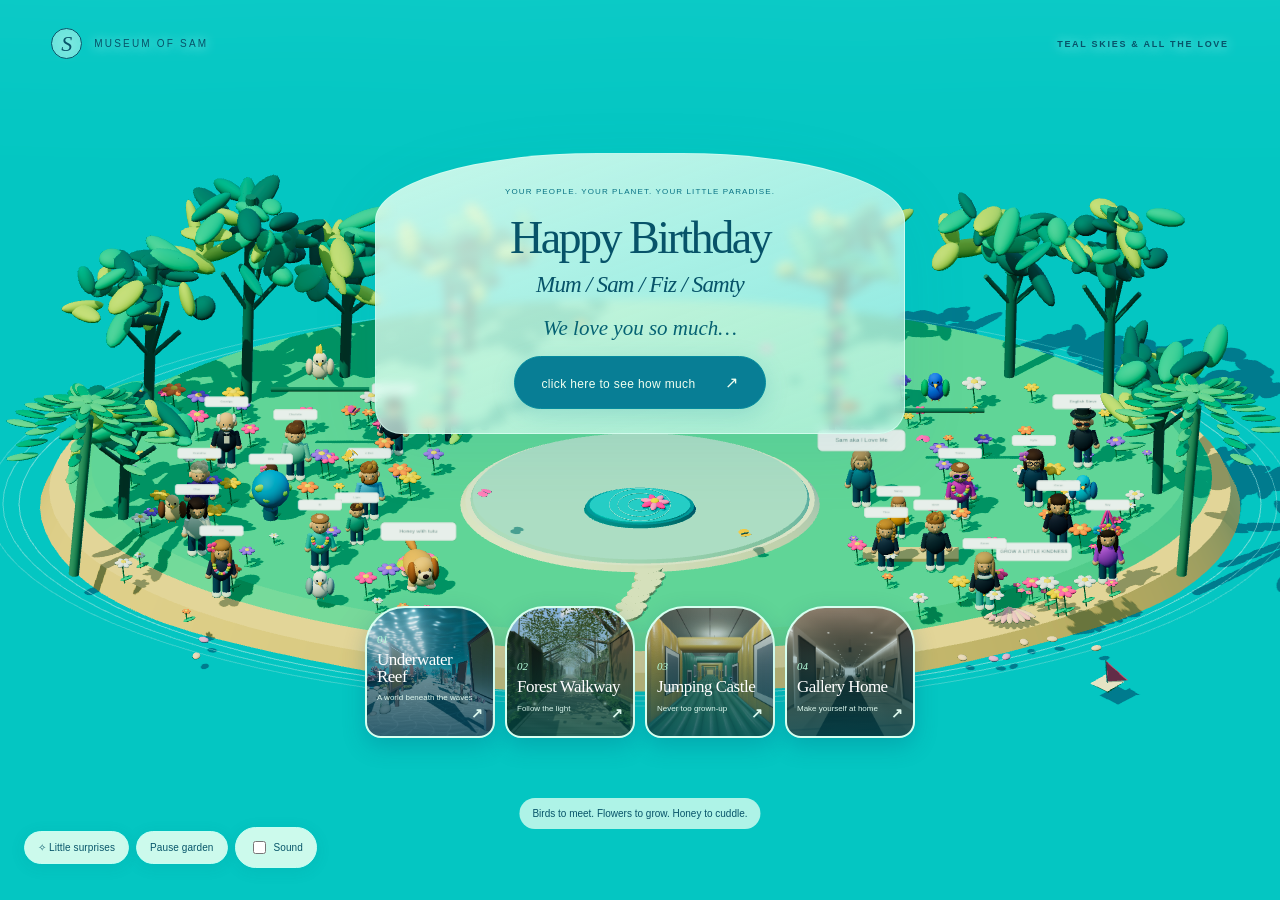
==== commit 6db6811c: "Rename photos-from-chaz to recursive Photos/, add 4 new characters Photos/ is now scanned recursivel" ====
--- a/web/index.html
+++ b/web/index.html
@@ -177,7 +177,7 @@
 import { UnrealBloomPass } from 'three/addons/postprocessing/UnrealBloomPass.js'
 import { ShaderPass } from 'three/addons/postprocessing/ShaderPass.js'
 import { OutputPass } from 'three/addons/postprocessing/OutputPass.js'
-import { CHARACTERS, birthdayName, HONEY_FILE } from './garden-characters.mjs?v=1'
+import { CHARACTERS, birthdayName, HONEY_FILE } from './garden-characters.mjs?v=3'
 
 // ─────────────────────────────────────────────────────────────────────────
 // Tunables — per-theme. Every 5 scenes shares this one loader (Phase 5/7);
@@ -326,13 +326,14 @@
 
 // Real artwork is swapped into every Canvas_* mesh (see the glTF export) at
 // runtime from a shared pool of photos — see tools/prepare_artwork.py, which
-// converts photos-from-chaz/ into web/artwork/chaz/*.jpg plus this manifest.
+// converts Photos/ (drop in any file or folder of photos, recursively) into
+// web/artwork/photos/*.jpg plus this manifest.
 // Every wing draws its own random, non-repeating subset of the pool on each
 // page load (no theme owns specific photos), and frames keep quietly
 // reshuffling to a fresh, unused photo every so often while you walk — so
 // no two logins, and no two long visits, look quite the same.
-const ARTWORK_BASE = './artwork/chaz/'
-const ARTWORK_MANIFEST_URL = './artwork/chaz-manifest.json'
+const ARTWORK_BASE = './artwork/photos/'
+const ARTWORK_MANIFEST_URL = './artwork/photos-manifest.json'
 const ARTWORK_ROTATE_MIN_MS = 45000
 const ARTWORK_ROTATE_MAX_MS = 100000
 const ARTWORK_FADE_SECONDS = 0.9
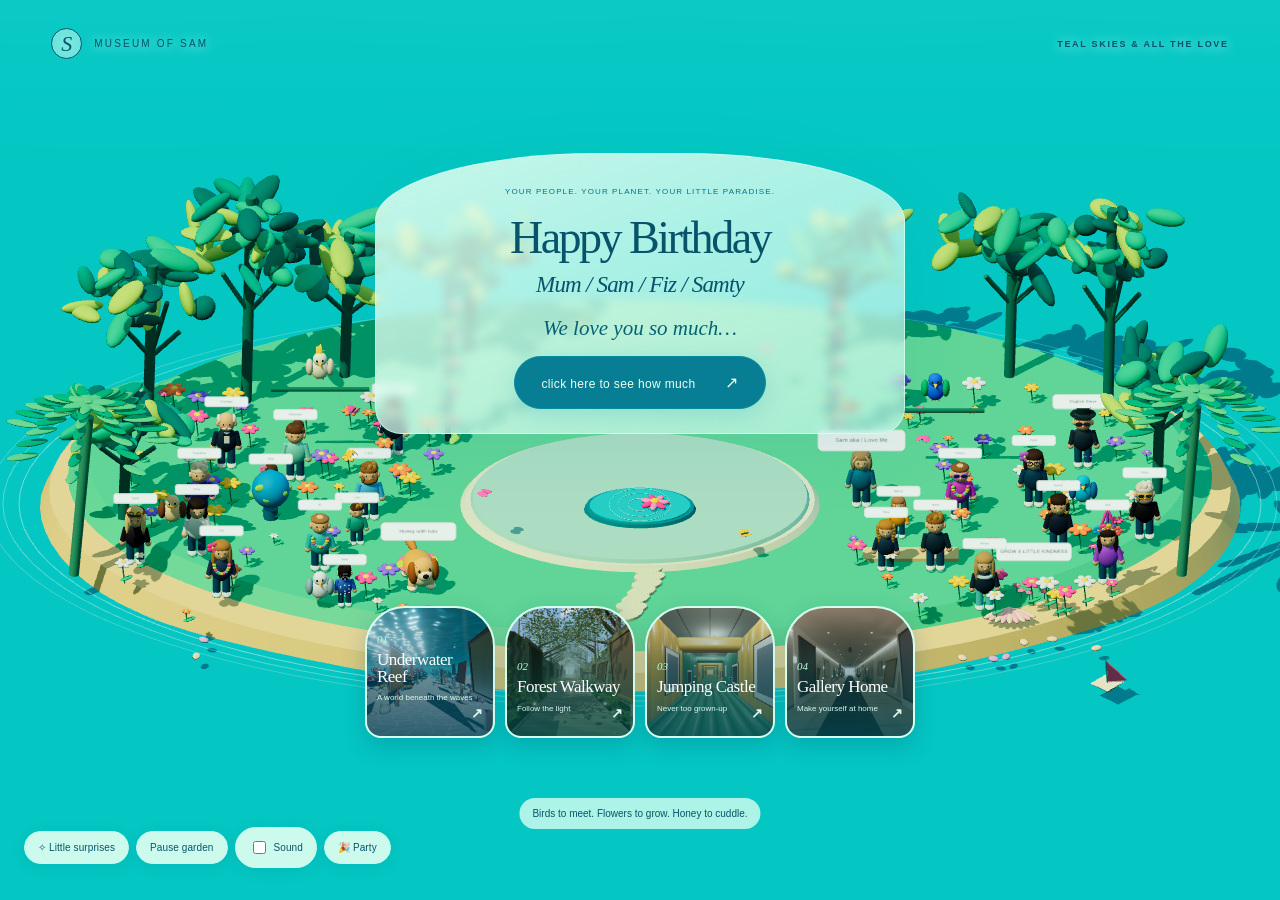
==== commit 6f9ec64e: "Add english-steve photo folder to artwork pool; ship garden/cast updates Drops 30 new photos from Ph" ====
--- a/web/index.html
+++ b/web/index.html
@@ -177,7 +177,7 @@
 import { UnrealBloomPass } from 'three/addons/postprocessing/UnrealBloomPass.js'
 import { ShaderPass } from 'three/addons/postprocessing/ShaderPass.js'
 import { OutputPass } from 'three/addons/postprocessing/OutputPass.js'
-import { CHARACTERS, birthdayName, HONEY_FILE } from './garden-characters.mjs?v=3'
+import { CHARACTERS, birthdayName, HONEY_FILE } from './garden-characters.mjs?v=4'
 
 // ─────────────────────────────────────────────────────────────────────────
 // Tunables — per-theme. Every 5 scenes shares this one loader (Phase 5/7);
@@ -559,7 +559,8 @@
 // either real scene objects or cheap new procedural props — each wired to
 // a trigger (click / walk-near / jump-on) and one of 5 reusable effect
 // primitives (squish-pulse, color-cycle, particle-burst, hinge-open,
-// spawn-animate-despawn). Per-scene discovery is scored 0/15 and persisted
+// spawn-animate-despawn). Per-scene discovery is scored out of whatever
+// that scene registers (15 for most worlds, 18 for the reef) and persisted
 // to localStorage; nothing beyond that is persisted (fine if it resets —
 // see TODO.md Phase 8).
 const eggHudEl = document.getElementById('egg-hud')
@@ -790,9 +791,9 @@
 
 // Reuses the same birthday-cast data the homepage's living garden
 // (living-home.js/garden-people.js) draws from, so the roster matches
-// exactly — 16 people + Honey the dog. The garden has no exported bird
-// list (they're inlined in living-home.js), so the 5 species are
-// restated here with the same names/colors.
+// exactly — every person in CHARACTERS plus Honey the dog. The garden has
+// no exported bird list (they're inlined in living-home.js), so the 5
+// species are restated here with the same names/colors.
 function pickAccessory(d) {
   if (d.hat) return { type: 'hat', color: 0x223e43 }
   if (d.crown) return { type: 'crown' }
@@ -804,6 +805,8 @@
   if (d.lei) return { type: 'lei' }
   if (d.necklace) return { type: 'necklace' }
   if (d.flower) return { type: 'flower', color: d.flower }
+  if (d.mask) return { type: 'mask' }
+  if (d.goggles) return { type: 'goggles' }
   return null
 }
 const POPUP_CHARACTERS = [
@@ -814,7 +817,16 @@
   { kind: 'bird', name: 'Kookaburra', body: 0xf7dfb4, wing: 0x805b40 },
   { kind: 'bird', name: 'Kingfisher', body: 0x16bfe0, wing: 0x087eaa },
   { kind: 'bird', name: 'Seagull', body: 0xf7ffff, wing: 0x9ebec6 },
-] // 22 characters total — 60 eggs cycle through this with a per-world offset
+] // Every egg's character comes from here, by index (see buildEggAt).
+
+// Eggs that must show one *specific* person (the newest additions to the
+// cast each get a dedicated egg, rather than only turning up by chance in
+// the index cycle) look their index up by name instead of hardcoding it,
+// so the pinned egg follows the roster if CHARACTERS is ever reordered.
+function popupIndexOf(name) {
+  const idx = POPUP_CHARACTERS.findIndex((c) => c.name === name)
+  return idx >= 0 ? idx : 0
+}
 
 function buildBird(bodyColor = 0x3a2f28, wingColor = 0x5a4a3a, crest = false) {
   const group = new THREE.Group()
@@ -945,6 +957,44 @@
     const flower = new THREE.Mesh(new THREE.SphereGeometry(0.02, 8, 6), new THREE.MeshStandardMaterial({ color: acc.color }))
     flower.position.set(-0.075, 0.335, 0.04)
     group.add(flower)
+  } else if (acc?.type === 'mask') {
+    // Black helmet with a chrome visor bar — the toy-figure shorthand for
+    // the same masked look the garden avatar builds in full.
+    const shellMat = new THREE.MeshStandardMaterial({ color: 0x191a1f, roughness: 0.35, metalness: 0.2 })
+    const shell = new THREE.Mesh(new THREE.SphereGeometry(0.093, 12, 10), shellMat)
+    shell.position.set(0, 0.303, 0.005)
+    shell.scale.set(1, 1.02, 1)
+    group.add(shell)
+    const visor = new THREE.Mesh(new THREE.BoxGeometry(0.075, 0.016, 0.02), new THREE.MeshStandardMaterial({ color: 0x05060a }))
+    visor.position.set(0, 0.315, 0.085)
+    group.add(visor)
+    const chromeMat = new THREE.MeshStandardMaterial({ color: 0xc2c7d0, roughness: 0.2, metalness: 0.8 })
+    for (const s of [-1, 1]) {
+      const band = new THREE.Mesh(new THREE.BoxGeometry(0.014, 0.07, 0.014), chromeMat)
+      band.position.set(s * 0.055, 0.285, 0.062)
+      band.rotation.z = s * 0.45
+      group.add(band)
+    }
+  } else if (acc?.type === 'goggles') {
+    // Prismatic-lensed goggles pushed up onto the forehead.
+    const band = new THREE.Mesh(new THREE.TorusGeometry(0.088, 0.013, 6, 14), new THREE.MeshStandardMaterial({ color: 0x6f5330 }))
+    band.position.set(0, 0.345, 0)
+    band.rotation.x = Math.PI / 2
+    group.add(band)
+    const rimMat = new THREE.MeshStandardMaterial({ color: 0xb98a3f, roughness: 0.4, metalness: 0.6 })
+    const lensColors = [0x6ef0c6, 0xffe24f, 0x6fa8ff, 0xff7fd0]
+    for (const s of [-1, 1]) {
+      const rim = new THREE.Mesh(new THREE.TorusGeometry(0.03, 0.009, 6, 12), rimMat)
+      rim.position.set(s * 0.038, 0.348, 0.068)
+      rim.rotation.x = -0.5
+      group.add(rim)
+      lensColors.forEach((color, i) => {
+        const a = (i / lensColors.length) * Math.PI * 2
+        const shard = new THREE.Mesh(new THREE.SphereGeometry(0.012, 6, 5), new THREE.MeshStandardMaterial({ color }))
+        shard.position.set(s * 0.038 + Math.cos(a) * 0.011, 0.348 + Math.sin(a) * 0.011, 0.072)
+        group.add(shard)
+      })
+    }
   }
   return group
 }
@@ -1035,8 +1085,11 @@
     const liftT = elapsed < liftDuration ? elapsed / liftDuration
       : elapsed < revealHold ? 1
       : Math.max(0, 1 - (elapsed - revealHold) / closeDuration)
-    top.position.set(liftT * EGG_RADIUS * 0.7, liftT * EGG_REST_Y * 1.15, 0)
-    top.rotation.z = liftT * 0.6
+    // Tipped far enough aside to clear the figure's head — at 0.7 radius the
+    // lid sat directly over it and hid exactly the hats/masks/goggles that
+    // tell one character from another.
+    top.position.set(liftT * EGG_RADIUS * 1.75, liftT * EGG_REST_Y * 1.5, 0)
+    top.rotation.z = liftT * 1.05
 
     let figScale = 0
     if (elapsed > liftDuration) {
@@ -1141,6 +1194,17 @@
   placeEasterEgg('reef-message-bottle', 'click', new THREE.Vector3(2.0, groundHeightAt(2.0, -40) + EGG_REST_Y, -40), O + i++)
 
   placeEasterEgg('reef-drifting-jellyfish', 'click', new THREE.Vector3(0.6, 2.6, -50), O + i++, { maxDistance: 6 })
+
+  // Three eggs pinned to specific people rather than taken from the index
+  // cycle. The reef is the one world whose slice of the roster (O=0, 15
+  // eggs => indices 0-14) never reaches the newest cast members, while the
+  // other three worlds' slices all do — so pinning them here is what makes
+  // Veda, Dicky and Tashi findable in every location.
+  placeEasterEgg('reef-masked-diver', 'click', new THREE.Vector3(-2.0, groundHeightAt(-2.0, -8) + EGG_REST_Y, -8), popupIndexOf('Veda'))
+
+  placeEasterEgg('reef-shades-in-the-shallows', 'click', new THREE.Vector3(2.0, groundHeightAt(2.0, -34) + EGG_REST_Y, -34), popupIndexOf('Dicky'))
+
+  placeEasterEgg('reef-goggled-explorer', 'walk', new THREE.Vector3(-0.9, groundHeightAt(-0.9, -45) + EGG_REST_Y, -45), popupIndexOf('Tashi'), { radius: 1.8, cooldown: 6 })
 
   updateEggHud()
 }
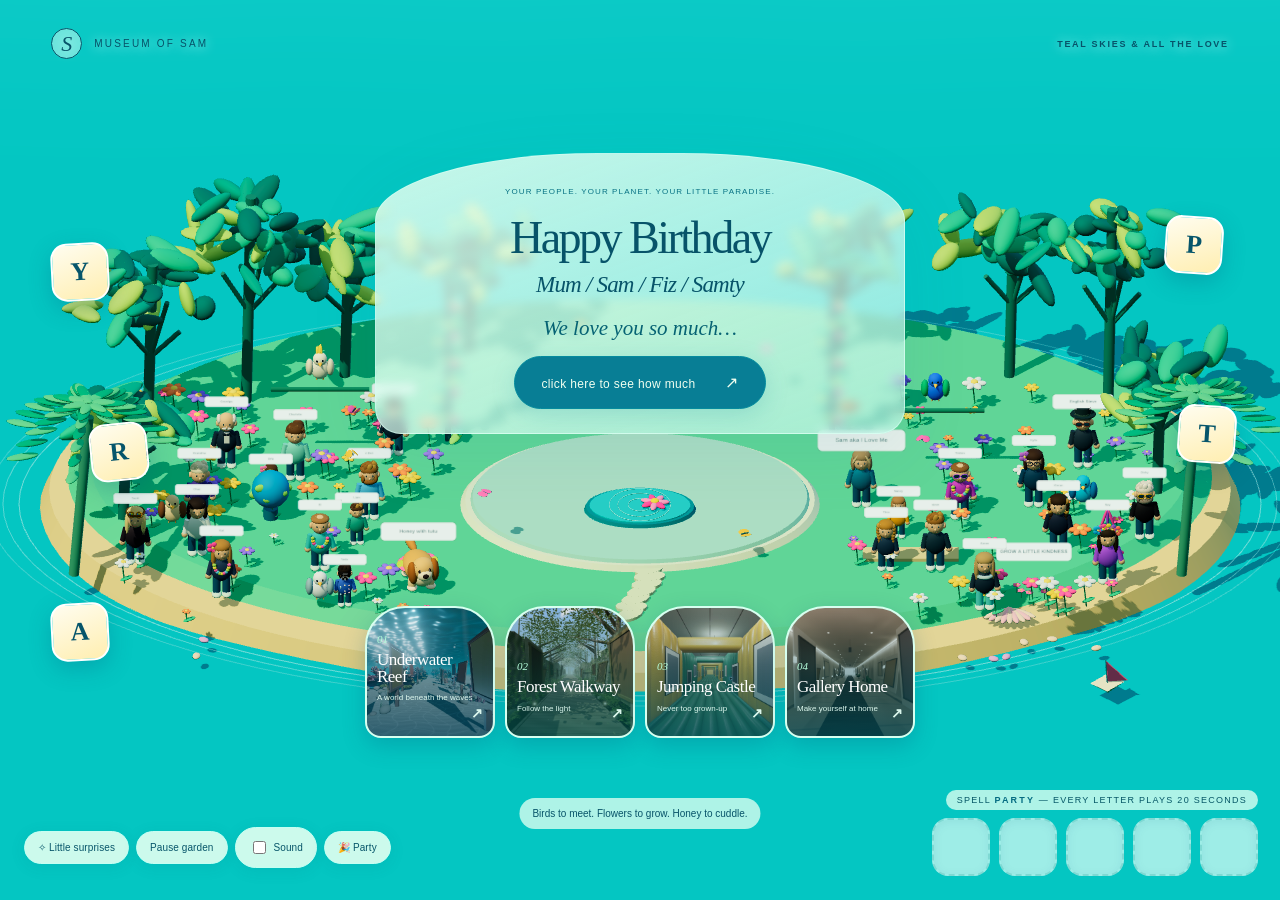
==== commit 666c3102: "Lock phones and tablets to landscape, make tilt-look optional Portrait squeezes both the garden pano" ====
--- a/web/index.html
+++ b/web/index.html
@@ -18,6 +18,7 @@
 <meta name="apple-mobile-web-app-title" content="Museum of Sam" />
 <link rel="apple-touch-icon" href="./icons/apple-touch-icon.png" />
 <link rel="icon" href="./icons/icon-192.png" />
+<script src="./orientation-gate.js?v=1"></script>
 <style>
   html, body { margin: 0; height: 100%; background: #05141c; overflow: hidden; font-family: -apple-system, BlinkMacSystemFont, sans-serif; }
   canvas { display: block; }
@@ -126,6 +127,20 @@
   #mobile-controls .jump-btn { border-color: rgba(255,225,140,0.5); display: none; }
   #mobile-controls .jump-btn.active { background: rgba(255,225,140,0.3); border-color: #ffe18c; }
   #mobile-controls.jumping-castle .jump-btn { display: flex; }
+  /* Tilt-to-look opt-out. Only touch devices have the sensor path at all,
+     and it sits above the entry overlay (z-index 10) so the preference can
+     be set before walking in as well as mid-walk. */
+  #motion-toggle { display: none; }
+  body.is-touch #motion-toggle {
+    display: inline-flex; align-items: center; gap: 6px; z-index: 12;
+    position: fixed; top: max(14px, env(safe-area-inset-top)); right: 48px;
+    padding: 7px 11px; border-radius: 999px; cursor: pointer;
+    background: rgba(8,21,27,0.8); border: 1px solid rgba(127,227,255,0.35);
+    color: #cdeff5; font: 11px/1 -apple-system, BlinkMacSystemFont, Arial, sans-serif;
+    letter-spacing: 0.02em; -webkit-tap-highlight-color: transparent;
+  }
+  #motion-toggle .motion-state { font-weight: 700; }
+  body.is-touch #motion-toggle.off { border-color: rgba(255,255,255,0.18); color: #92a8af; }
   /* On touch devices the movement pad occupies bottom-right, so the credits
      info toggle moves up top-right instead of overlapping it. */
   body.is-touch #credits-toggle { top: 14px; right: 14px; bottom: auto; }
@@ -151,6 +166,7 @@
 <button id="credits-toggle" title="Asset credits">ⓘ</button>
 <div id="credits-panel"></div>
 <nav id="scene-nav"></nav>
+<button id="motion-toggle" aria-pressed="true" aria-label="Look around by moving your device"><span aria-hidden="true">⟳</span> Tilt look <span class="motion-state">On</span></button>
 <div id="mobile-controls">
   <button id="btn-jump" class="move-btn jump-btn" aria-label="Jump">🦘</button>
   <button id="btn-forward" class="move-btn" aria-label="Move forward">▲</button>
@@ -1876,6 +1892,7 @@
 const _q1 = new THREE.Quaternion(-Math.sqrt(0.5), 0, 0, Math.sqrt(0.5)) // -PI/2 around world X
 let orientationYawOffset = null // calibrated on first reading so "however you're holding the phone" = current facing
 function applyDeviceOrientation(evt) {
+  if (!motionLookEnabled) return // toggled off mid-session; drag-look takes over
   if (evt.alpha === null) return // some browsers fire a null-filled event once before real sensor data arrives
   const alpha = THREE.MathUtils.degToRad(evt.alpha)
   const beta = THREE.MathUtils.degToRad(evt.beta || 0)
@@ -1927,6 +1944,79 @@
   if (performance.now() - tapTrack.startTime < 300 && dx * dx + dy * dy < 100) tryClickHotspot()
 }
 
+// ── Tilt-to-look on/off ─────────────────────────────────────────────────
+// Sensor-driven looking makes some people queasy (and on a tablet held flat
+// it's just awkward), so it's a persisted preference. Off simply means the
+// `deviceorientation` listener is never attached, which leaves the drag-look
+// path above as the only thing steering the camera.
+const MOTION_LOOK_KEY = 'museum-of-sam.tilt-look'
+let motionLookEnabled = true
+try { motionLookEnabled = localStorage.getItem(MOTION_LOOK_KEY) !== 'off' } catch {}
+let orientationAttached = false
+const motionToggleEl = document.getElementById('motion-toggle')
+
+function attachOrientation() {
+  if (orientationAttached) return
+  window.addEventListener('deviceorientation', applyDeviceOrientation)
+  orientationAttached = true
+}
+// iOS needs requestPermission() called from a user gesture — both callers
+// (the entry tap, and the toggle itself) are inside one.
+function enableMotionLook() {
+  const requestPermission = window.DeviceOrientationEvent?.requestPermission
+  if (typeof requestPermission === 'function') {
+    requestPermission().then((state) => { if (state === 'granted') attachOrientation() }).catch(() => {})
+  } else if (window.DeviceOrientationEvent) {
+    attachOrientation()
+  }
+}
+function disableMotionLook() {
+  if (orientationAttached) {
+    window.removeEventListener('deviceorientation', applyDeviceOrientation)
+    orientationAttached = false
+  }
+  if (useOrientationLook) {
+    // Hand the camera over to drag-look exactly where the tilt left it, but
+    // flattened: the quaternion path can leave roll on the camera, which
+    // drag-look (which writes Euler y/x only) would otherwise freeze in.
+    const dir = camera.getWorldDirection(new THREE.Vector3())
+    camera.rotation.set(
+      THREE.MathUtils.clamp(Math.asin(THREE.MathUtils.clamp(dir.y, -1, 1)), -PITCH_LIMIT, PITCH_LIMIT),
+      Math.atan2(-dir.x, -dir.z),
+      0,
+    )
+  }
+  useOrientationLook = false
+  orientationYawOffset = null // so re-enabling recalibrates to the current facing
+}
+
+function setMotionLook(on) {
+  motionLookEnabled = on
+  try { localStorage.setItem(MOTION_LOOK_KEY, on ? 'on' : 'off') } catch {}
+  motionToggleEl.setAttribute('aria-pressed', String(on))
+  motionToggleEl.classList.toggle('off', !on)
+  motionToggleEl.querySelector('.motion-state').textContent = on ? 'On' : 'Off'
+  const hint = document.querySelector('.touch-hint')
+  if (hint) {
+    hint.textContent = on
+      ? 'Tilt your device to look around · use the arrows bottom-right to walk'
+      : 'Swipe the screen to look around · use the arrows bottom-right to walk'
+  }
+  // Only touch the sensor once the walk has started; before that the
+  // preference is just recorded, so nobody gets a permission prompt on a
+  // screen they haven't entered yet.
+  if (!mobileActive) return
+  if (on) enableMotionLook()
+  else disableMotionLook()
+}
+
+motionToggleEl.addEventListener('click', (e) => {
+  e.preventDefault()
+  e.stopPropagation() // the entry overlay behind it also listens for clicks
+  setMotionLook(!motionLookEnabled)
+})
+setMotionLook(motionLookEnabled)
+
 function bindMoveButton(el, key) {
   const set = (v) => (e) => { e.preventDefault(); keys[key] = v; el.classList.toggle('active', v) }
   el.addEventListener('touchstart', set(true), { passive: false })
@@ -1941,13 +2031,7 @@
 
 function startMobileExperience() {
   document.documentElement.requestFullscreen?.().catch(() => {})
-  const attachOrientation = () => window.addEventListener('deviceorientation', applyDeviceOrientation)
-  const requestPermission = window.DeviceOrientationEvent?.requestPermission
-  if (typeof requestPermission === 'function') {
-    requestPermission().then((state) => { if (state === 'granted') attachOrientation() }).catch(() => {})
-  } else if (window.DeviceOrientationEvent) {
-    attachOrientation()
-  }
+  if (motionLookEnabled) enableMotionLook()
   renderer.domElement.addEventListener('touchstart', onTouchLookStart, { passive: true })
   renderer.domElement.addEventListener('touchmove', onTouchLookMove, { passive: true })
   renderer.domElement.addEventListener('touchend', onTouchLookEnd, { passive: true })
@@ -2151,6 +2235,7 @@
   isMobileActive: () => mobileActive,
   isOrientationLook: () => useOrientationLook,
   simulateOrientation: applyDeviceOrientation,
+  setMotionLook, isMotionLookEnabled: () => motionLookEnabled,
   hotspots, getEggsTotal: () => eggsTotal, getFoundEggs: () => [...foundEggs],
   triggerHotspot: (id) => { const h = hotspots.find((x) => x.id === id); if (h) { h.run(h); markFound(h.id, h.name) } },
   findAimedClickHotspot, updateHotspotHoverHint,
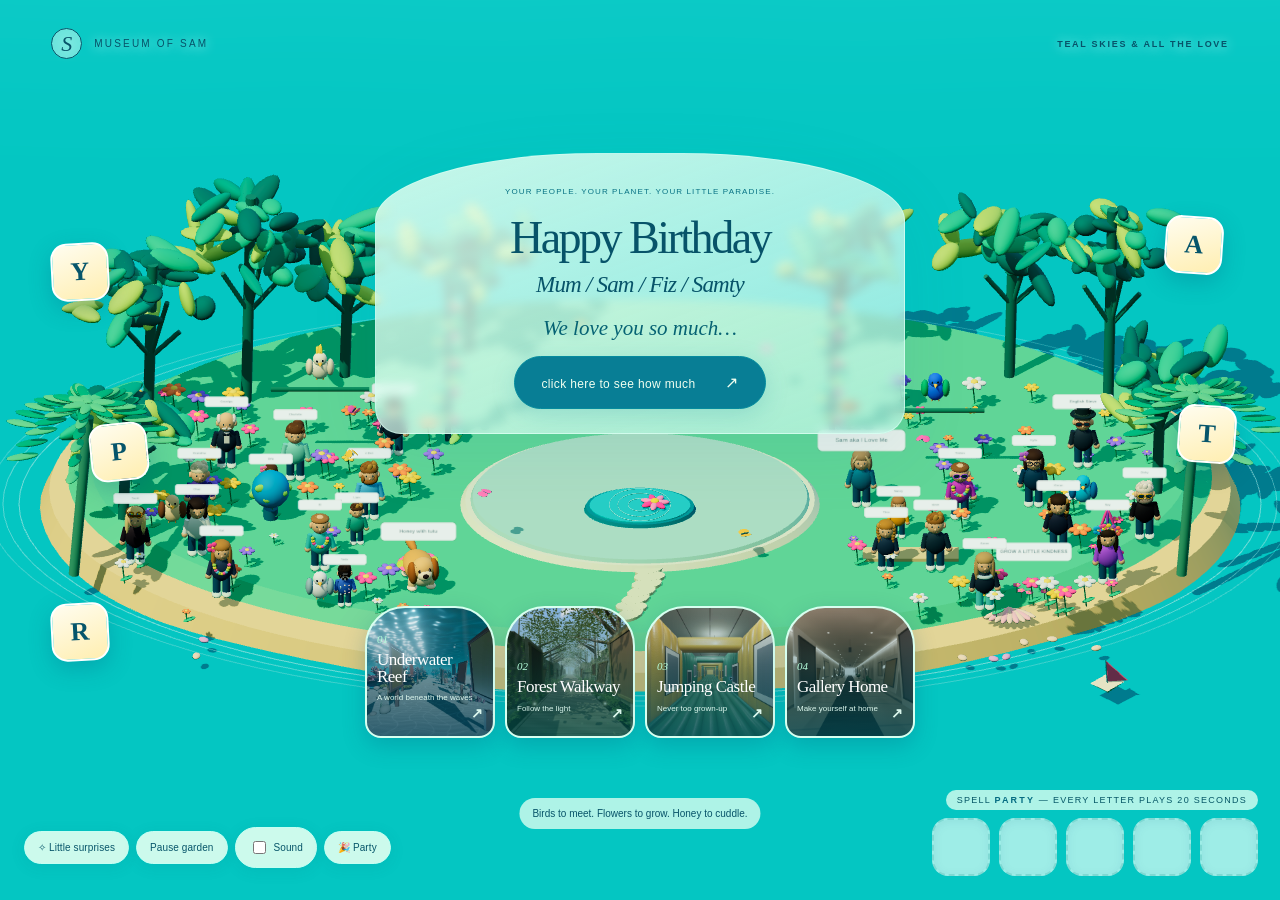
==== commit cbd9e618: "Fix sideways tilt-look, and make tilt opt-in rather than default On a landscape iPad the view sat pe" ====
--- a/web/index.html
+++ b/web/index.html
@@ -155,7 +155,7 @@
   <h1 id="overlay-title">Museum of Sam</h1>
   <p id="overlay-cta">Click to walk in</p>
   <p class="hint desktop-hint">WASD / arrows to move · mouse to look · Esc to release cursor · C to toggle collision mesh</p>
-  <p class="hint touch-hint" style="display:none">Tilt your phone to look around · use the arrows bottom-right to walk</p>
+  <p class="hint touch-hint" style="display:none">Swipe the screen to look around · use the arrows bottom-right to walk</p>
   <p class="hint" id="nav-hint">Number keys 1–4 or the tiles bottom-left jump straight to any wing</p>
 </div>
 <div id="crosshair"></div>
@@ -166,7 +166,7 @@
 <button id="credits-toggle" title="Asset credits">ⓘ</button>
 <div id="credits-panel"></div>
 <nav id="scene-nav"></nav>
-<button id="motion-toggle" aria-pressed="true" aria-label="Look around by moving your device"><span aria-hidden="true">⟳</span> Tilt look <span class="motion-state">On</span></button>
+<button id="motion-toggle" aria-pressed="false" aria-label="Look around by moving your device"><span aria-hidden="true">⟳</span> Tilt look <span class="motion-state">Off</span></button>
 <div id="mobile-controls">
   <button id="btn-jump" class="move-btn jump-btn" aria-label="Jump">🦘</button>
   <button id="btn-forward" class="move-btn" aria-label="Move forward">▲</button>
@@ -1884,26 +1884,45 @@
 let useOrientationLook = false
 const mobileControlsEl = document.getElementById('mobile-controls')
 
-// Classic device-orientation → camera-quaternion conversion (the algorithm
-// behind three.js's now-removed DeviceOrientationControls example) — phone
-// held vertically in front of you like a window, tilt to look around.
-const _zee = new THREE.Vector3(0, 0, 1)
-const _q0 = new THREE.Quaternion()
-const _q1 = new THREE.Quaternion(-Math.sqrt(0.5), 0, 0, Math.sqrt(0.5)) // -PI/2 around world X
-let orientationYawOffset = null // calibrated on first reading so "however you're holding the phone" = current facing
+// Device tilt → camera yaw + pitch. Built on the classic device-orientation
+// quaternion (three.js's removed DeviceOrientationControls example), but with
+// one deliberate departure: we take only the direction the *back of the
+// device* points out of that quaternion and rebuild the camera from it as
+// yaw + pitch with the roll forced to zero.
+//
+// The original algorithm instead rolls the camera by `screen.orientation.angle`
+// to keep the horizon level, which only works if the browser reports that
+// angle the way the algorithm assumes. On a landscape iPad it doesn't, and the
+// whole view sat permanently on its side — turning the device just turned the
+// horizon with it, so there was no way out of it. Roll is never wanted in a
+// first-person walk anyway, so dropping it is both the fix and the simpler
+// rule: the horizon stays level however the device is held. It also makes the
+// screen angle irrelevant rather than load-bearing — rolling a camera about
+// its own Z axis doesn't move the direction it looks, so the term we removed
+// never affected where you were facing in the first place.
+const _q1 = new THREE.Quaternion(-Math.sqrt(0.5), 0, 0, Math.sqrt(0.5)) // -PI/2 around X: look out the back of the device
+const _deviceEuler = new THREE.Euler()
+const _deviceQuat = new THREE.Quaternion()
+const _deviceForward = new THREE.Vector3()
+let orientationYawOffset = null // calibrated on first reading so "however you're holding it now" = the way you're already facing
 function applyDeviceOrientation(evt) {
   if (!motionLookEnabled) return // toggled off mid-session; drag-look takes over
   if (evt.alpha === null) return // some browsers fire a null-filled event once before real sensor data arrives
   const alpha = THREE.MathUtils.degToRad(evt.alpha)
   const beta = THREE.MathUtils.degToRad(evt.beta || 0)
   const gamma = THREE.MathUtils.degToRad(evt.gamma || 0)
-  const screenAngle = THREE.MathUtils.degToRad(screen.orientation?.angle ?? window.orientation ?? 0)
-  if (orientationYawOffset === null) orientationYawOffset = camera.rotation.y - alpha
+  _deviceEuler.set(beta, alpha, -gamma, 'YXZ')
+  _deviceQuat.setFromEuler(_deviceEuler).multiply(_q1)
+  _deviceForward.set(0, 0, -1).applyQuaternion(_deviceQuat)
+  const yaw = Math.atan2(-_deviceForward.x, -_deviceForward.z)
+  const pitch = Math.asin(THREE.MathUtils.clamp(_deviceForward.y, -1, 1))
+  if (orientationYawOffset === null) orientationYawOffset = camera.rotation.y - yaw
   useOrientationLook = true
-  const euler = new THREE.Euler(beta, alpha + orientationYawOffset, -gamma, 'YXZ')
-  camera.quaternion.setFromEuler(euler)
-  camera.quaternion.multiply(_q1)
-  camera.quaternion.multiply(_q0.setFromAxisAngle(_zee, -screenAngle))
+  camera.rotation.set(
+    THREE.MathUtils.clamp(pitch, -PITCH_LIMIT, PITCH_LIMIT),
+    yaw + orientationYawOffset,
+    0,
+  )
 }
 
 // Fallback for devices/browsers with no usable orientation sensor (denied
@@ -1950,8 +1969,8 @@
 // `deviceorientation` listener is never attached, which leaves the drag-look
 // path above as the only thing steering the camera.
 const MOTION_LOOK_KEY = 'museum-of-sam.tilt-look'
-let motionLookEnabled = true
-try { motionLookEnabled = localStorage.getItem(MOTION_LOOK_KEY) !== 'off' } catch {}
+let motionLookEnabled = false // opt-in: swipe-to-look is the default, tilt makes some people queasy
+try { motionLookEnabled = localStorage.getItem(MOTION_LOOK_KEY) === 'on' } catch {}
 let orientationAttached = false
 const motionToggleEl = document.getElementById('motion-toggle')
 
@@ -1975,17 +1994,8 @@
     window.removeEventListener('deviceorientation', applyDeviceOrientation)
     orientationAttached = false
   }
-  if (useOrientationLook) {
-    // Hand the camera over to drag-look exactly where the tilt left it, but
-    // flattened: the quaternion path can leave roll on the camera, which
-    // drag-look (which writes Euler y/x only) would otherwise freeze in.
-    const dir = camera.getWorldDirection(new THREE.Vector3())
-    camera.rotation.set(
-      THREE.MathUtils.clamp(Math.asin(THREE.MathUtils.clamp(dir.y, -1, 1)), -PITCH_LIMIT, PITCH_LIMIT),
-      Math.atan2(-dir.x, -dir.z),
-      0,
-    )
-  }
+  // Nothing to clean up on the camera: both paths write plain yaw/pitch with
+  // no roll, so drag-look simply carries on from wherever the tilt left off.
   useOrientationLook = false
   orientationYawOffset = null // so re-enabling recalibrates to the current facing
 }
